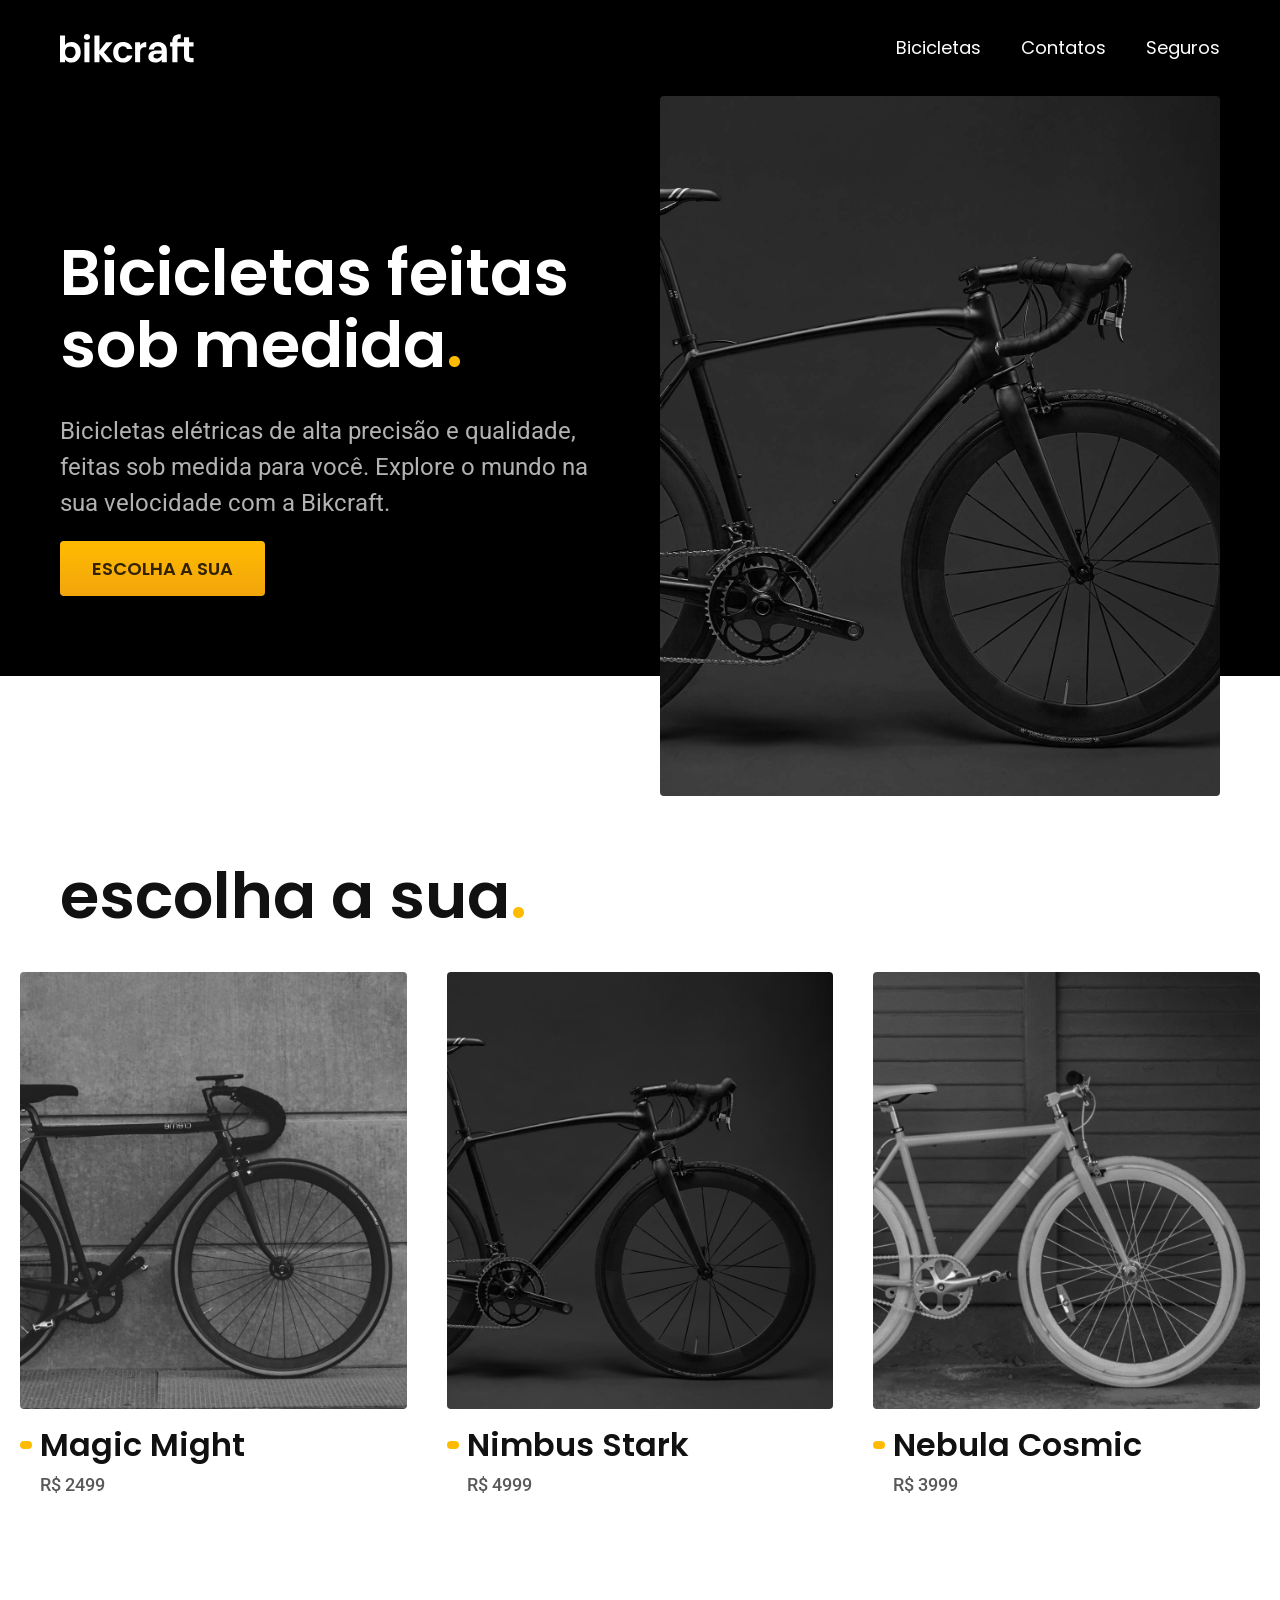
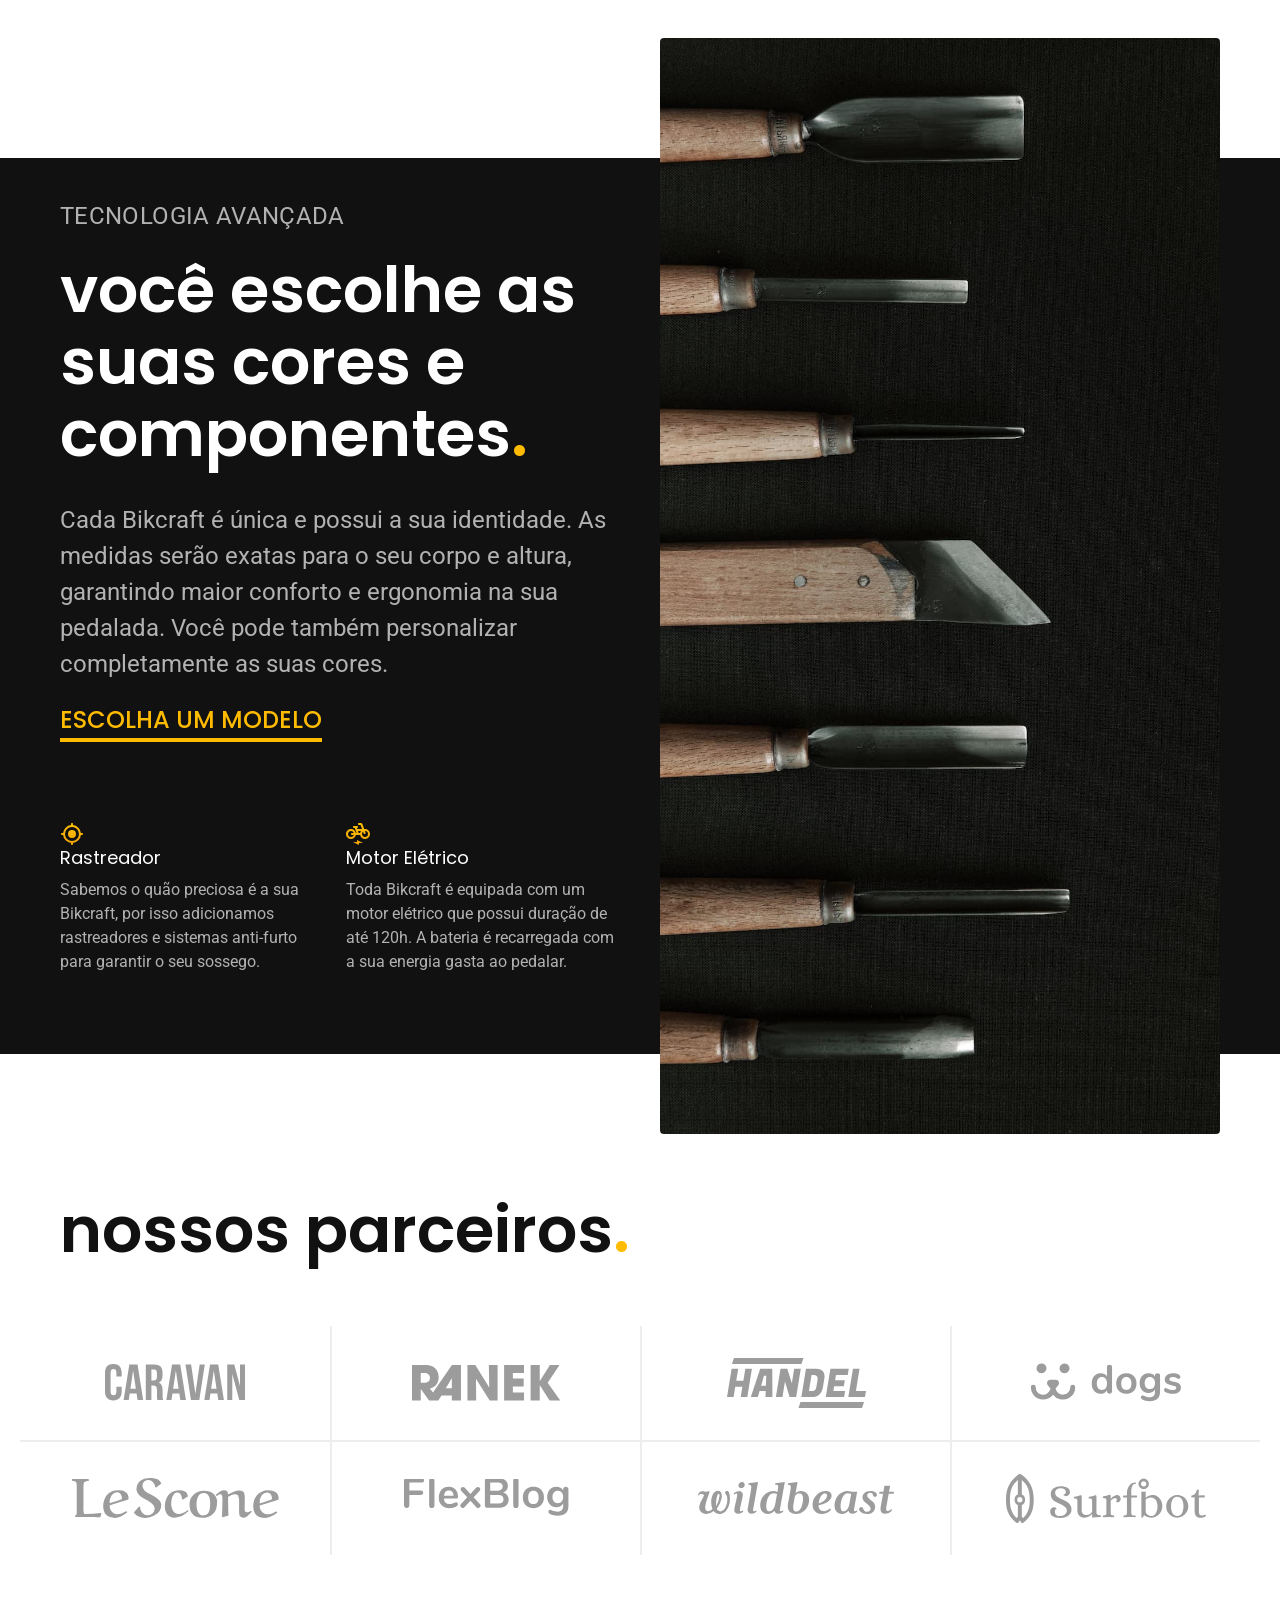
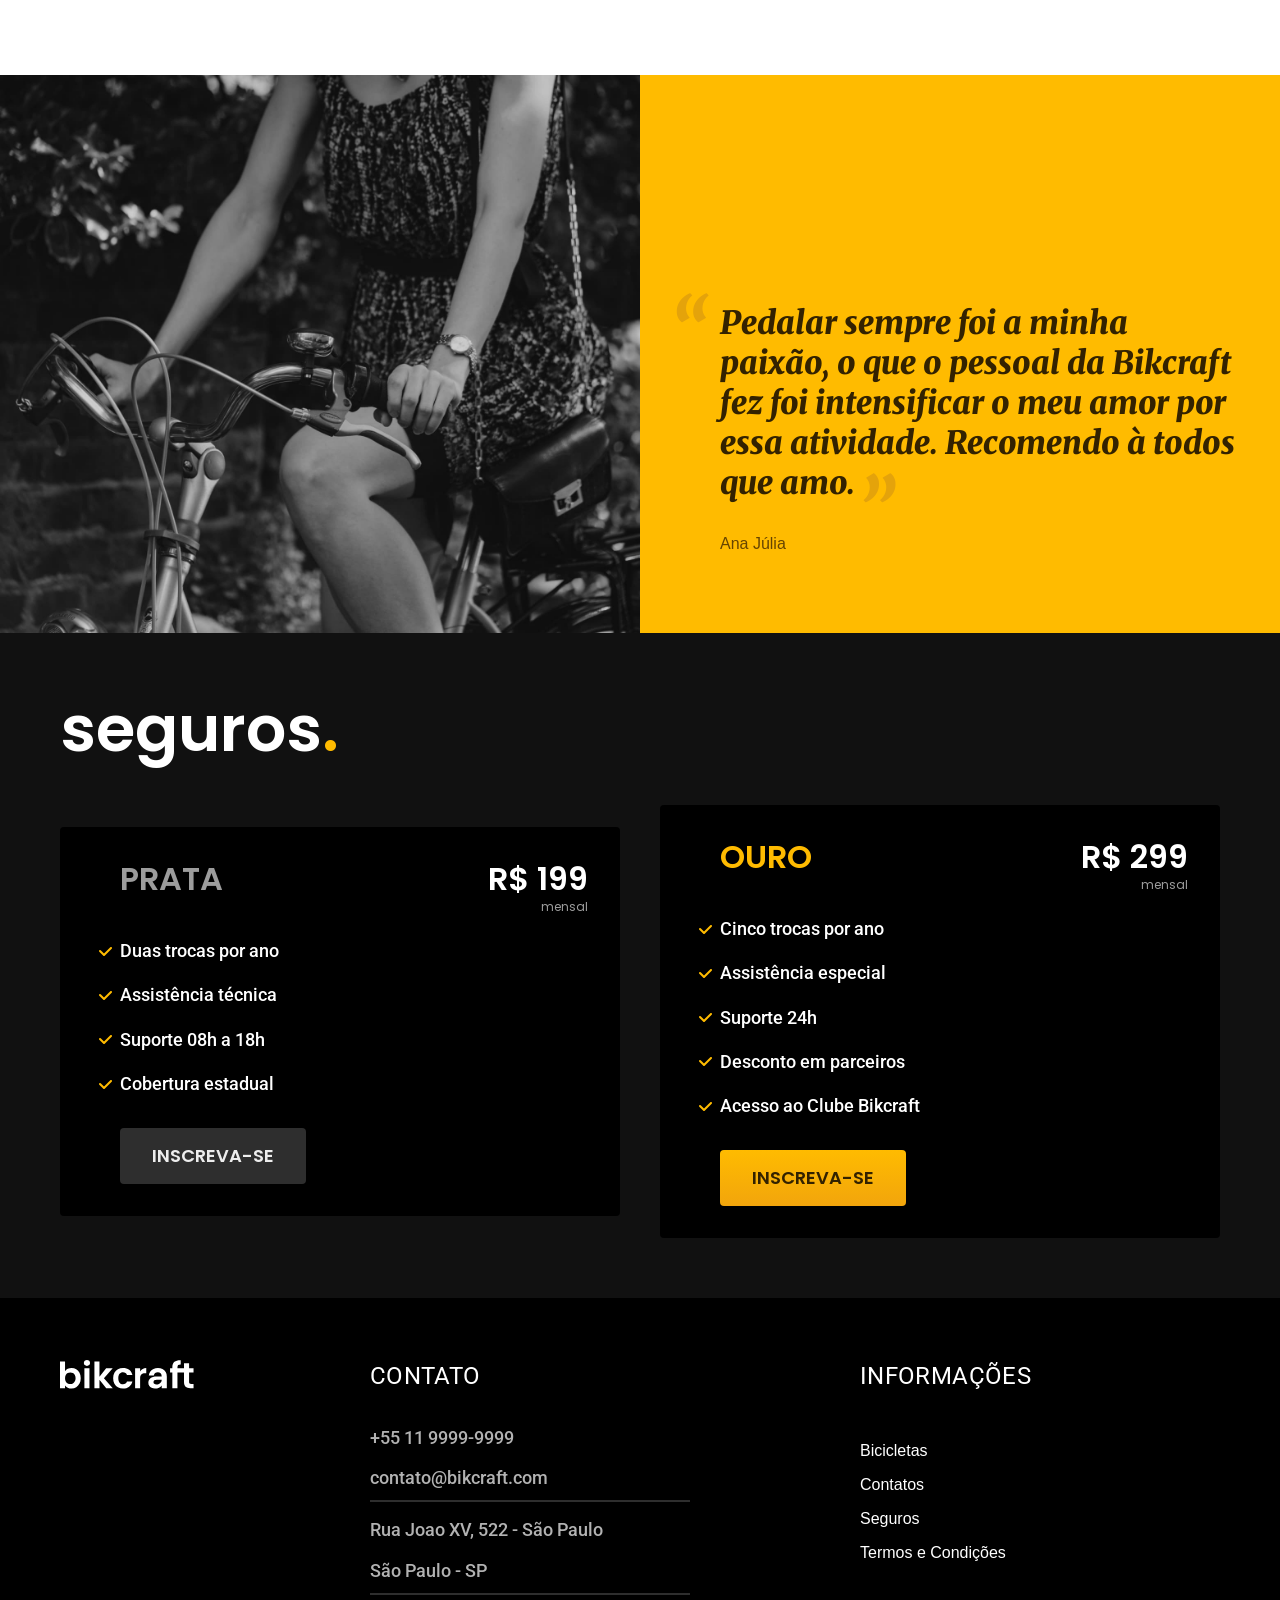
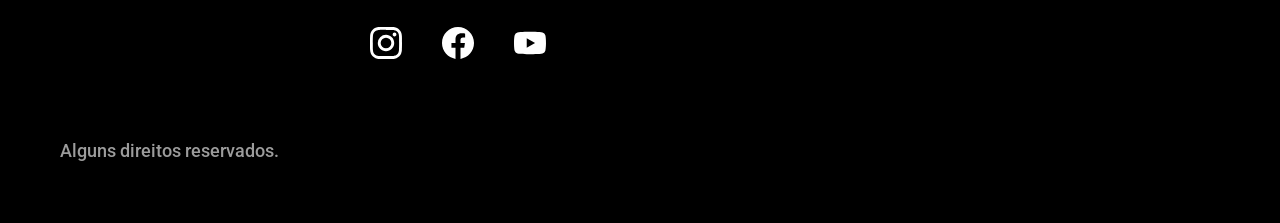
==== index.html @ 4025b30a "Adição de Nebula e Nimbus HTML" ====
<!DOCTYPE html>
<html lang="pt-br">
<head>
  <meta charset="UTF-8">
  <meta name="viewport" content="width=device-width, initial-scale=1.0">
  <meta name="description" content="Bicicletas elétricas de alta precisão e qualidade feitas sob medida para o cliente. Explore o mundo na sua velocidade com a Bikcraft.">
  <title>Bikcraft - Bicicletas Elétricas</title>
  <link rel="stylesheet" href="./css/style.css">
  <link rel="preconnect" href="https://fonts.googleapis.com">
  <link rel="preconnect" href="https://fonts.gstatic.com" crossorigin>
  <link href="https://fonts.googleapis.com/css2?family=Poppins:wght@400;600&family=Roboto:wght@400;500&display=swap&family=Merriweather:ital,wght@1,900" rel="stylesheet">
</head>
<body>
  <header class="header-bg">
    <div class="header container">
      <a href="./">
        <img src="./img/bikcraft.svg" alt="bikcraft">
      </a>

      <nav aria-label="primaria">
        <ul class="header-menu font-1-m cor-0">
          <li><a href="./bicicletas.html">Bicicletas</a></li>
          <li><a href="./contatos.html">Contatos</a></li>
          <li><a href="./seguros.html">Seguros</a></li>
        </ul>
      </nav>
    </div>
  </header>

  <main class="introducao-bg cor-0">
    <div class="introducao container">
      <div class="introducao-conteudo">
        <h1 class="font-1-xxl cor-0">Bicicletas feitas sob medida<span class="cor-p1">.</span></h1>
        <p class="font-2-l cor-5">Bicicletas elétricas de alta precisão e qualidade, feitas sob medida para você. Explore o mundo na sua velocidade com a Bikcraft.</p>
        <a class="botao" href="./bicicletas.html">Escolha a sua</a>
      </div>
      <div>
        <img src="./img/fotos/introducao.jpg" alt="Bicicleta elétrica preta.">
      </div>
    </div>
  </main>

  <article class="bicicletas-lista">
    <h2 class="container font-1-xxl">escolha a sua<span class="cor-p1">.</span></h2>

    <ul>
      <li>
        <a href="./bicicletas/magic.html">
          <img src="./img/bicicletas/magic-home.jpg" alt="Bicicleta preta">
          <h3 class="font-1-xl">Magic Might</h3>
          <span class="font-2-m cor-8">R$ 2499</span>
        </a>
      </li>
      <li>
        <a href="./bicicletas/nimbus.html">
          <img src="./img/bicicletas/nimbus-home.jpg" alt="Bicicleta preta">
          <h3 class="font-1-xl">Nimbus Stark</h3>
          <span class="font-2-m cor-8">R$ 4999</span>
        </a>
      </li>
      <li>
        <a href="./bicicletas/nebula.html">
          <img src="./img/bicicletas/nebula-home.jpg" alt="Bicicleta preta">
          <h3 class="font-1-xl">Nebula Cosmic</h3>
          <span class="font-2-m cor-8">R$ 3999</span>
        </a>
      </li>
    </ul>
  </article>

  <article class="tecnologia-bg">
    <div class="tecnologia container">
      <div class="tecnologia-conteudo">
        <span class="font-2-l-b cor-5">tecnologia avançada</span>
        <h2 class="font-1-xxl cor-0">você escolhe as suas cores e componentes<span class="cor-p1">.</span></h2>
        <p class="font-2-l cor-5">Cada Bikcraft é única e possui a sua identidade. As medidas serão exatas para o seu corpo e altura, garantindo maior conforto e ergonomia na sua pedalada. Você pode também personalizar completamente as suas cores.</p>
        <a class="link" href="./bicicletas.html">Escolha um modelo</a>
        <div class="tecnologia-vantagens">
          <div>
            <img src="./img/icones/rastreador.svg" alt="">
            <h3 class="font-1-m cor-0">Rastreador</h3>
            <p class="font-2-s cor-5">Sabemos o quão preciosa é a sua Bikcraft, por isso adicionamos rastreadores e sistemas anti-furto para garantir o seu sossego.</p>
          </div>
          <div>
            <img src="./img/icones/eletrica.svg" alt="">
            <h3 class="font-1-m cor-0">Motor Elétrico</h3>
            <p class="font-2-s cor-5">Toda Bikcraft é equipada com um motor elétrico que possui duração de até 120h. A bateria é recarregada com a sua energia gasta ao pedalar.</p>
          </div>
        </div>
      </div>
      <div class="tecnologia-imagem">
        <img src="./img/fotos/tecnologia.jpg" alt="">
      </div>
    </div>
  </article>

  <section class="parceiros" aria-label="Nossos Parceiros">
    <h2 class="container font-1-xxl">nossos parceiros<span class="cor-p1">.</span></h2>

    <ul>
      <li><img src="./img/parceiros/caravan.svg" alt="caravan"></li>
      <li><img src="./img/parceiros/ranek.svg" alt="ranek"></li>
      <li><img src="./img/parceiros/handel.svg" alt="handel"></li>
      <li><img src="./img/parceiros/dogs.svg" alt="dogs"></li>
      <li><img src="./img/parceiros/lescone.svg" alt="lescone"></li>
      <li><img src="./img/parceiros/flexblog.svg" alt="flexblog"></li>
      <li><img src="./img/parceiros/wildbeast.svg" alt="wildbeast"></li>
      <li><img src="./img/parceiros/surfbot.svg" alt="surfbot"></li>
    </ul>
  </section>

  <section class="depoimento" aria-label="Depoimento">
    <div>
      <img src="./img/fotos/depoimento.jpg" alt="Pessoa pedalando uma bicicleta bikcraft">
    </div>
    <div class="depoimento-conteudo">
      <blockquote class="font-1-xl cor-p5">
        <p>Pedalar sempre foi a minha paixão, o que o pessoal da Bikcraft fez foi intensificar o meu amor por essa atividade. Recomendo à todos que amo.</p>
      </blockquote>
      <span class="font-1-mb cor-p4">Ana Júlia</span>
    </div>
  </section>

  <article class="seguros-bg">
    <div class="seguros container">
      <h2 class="font-1-xxl cor-0">seguros<span class="cor-p1">.</span></h2>
      <div class="seguros-item">
        <h3 class="font-1-xl cor-6">PRATA</h3>
        <span class="font-1-xl cor-0">R$ 199 <span class="font-1-xs cor-6">mensal</span></span>
        <ul class="font-2-m cor-0">
          <li>Duas trocas por ano</li>
          <li>Assistência técnica</li>
          <li>Suporte 08h a 18h</li>
          <li>Cobertura estadual</li>
        </ul>
        <a class="botao secundario" href="./orcamento.html">Inscreva-se</a>
      </div>

      <div class="seguros-item">
        <h3 class="font-1-xl cor-p1">OURO</h3>
        <span class="font-1-xl cor-0">R$ 299 <span class="font-1-xs cor-6">mensal</span></span>
        <ul class="font-2-m cor-0">
          <li>Cinco trocas por ano</li>
          <li>Assistência especial</li>
          <li>Suporte 24h</li>
          <li>Desconto em parceiros</li>
          <li>Acesso ao Clube Bikcraft</li>
        </ul>
        <a class="botao" href="./orcamento.html">Inscreva-se</a>
      </div>
    </div>
  </article>
  <footer class="footer-bg">
    <div class="footer container">
      <img id="footer-logo" src="./img/bikcraft.svg" alt="Bikcraft">

      <div class="footer-contato">
        <h3 class="font-2-l-b cor-0">Contato</h3>
        <ul class="font-2-m cor-5">
          <li><a href="tel:+551199999999">+55 11 9999-9999</a></li>
          <li><a href="mailto:contato@bikcraft.com">contato@bikcraft.com</a></li>
          <li>Rua Joao XV, 522 - São Paulo</li>
          <li>São Paulo - SP</li>
        </ul>

        <div class="footer-redes">
          <a href="./">
            <img src="./img/redes/instagram.svg" alt="instagram">
          </a>
          <a href="./">
            <img src="./img/redes/facebook.svg" alt="facebook">
          </a>
          <a href="./">
            <img src="./img/redes/youtube.svg" alt="youtube">
          </a>
        </div>
      </div>
      <div class="footer-informacoes cor-0">
        <h3 class="font-2-l-b cor-0">Informações</h3>
        <nav>
          <ul>
            <li><a href="./bicicletas.html">Bicicletas</a></li>              <li><a href="./contatos.html">Contatos</a></li>
            <li><a href="./seguros.html">Seguros</a></li>
            <li><a href="./termos.html">Termos e Condições</a></li>
          </ul>
        </nav>
      </div>
      <p class="footer-copy font-2-m cor-6">Alguns direitos reservados.</p>
    </div>
  </footer>
</body>
</html>
---- css/style.css ----
/* Componentes globais */
@import "./global/global.css";
@import "./global/header.css";
@import "./home/introducao.css";
@import "./global/footer.css";



/* Estilos gerais */
@import "./utilidades/componentes.css";
@import "./utilidades/tipografia.css";
@import "./utilidades/cores.css";


/* Bicicleta */
@import "./bicicleta/bicicleta.css";
@import "./bicicleta/seguro.css";


/* Bicicletas */
@import "./bicicletas/bicicletas.css";
@import "./bicicletas/bicicletas-lista.css";

/* Tecnologia */
@import "./home/tecnologia.css";

/* Parceiros */

@import "./home/parceiros.css";

/* Depoimento */
@import "./home/depoimento.css";

/* Seguros */
@import "./seguros/seguros.css";
@import "./seguros/vantagens.css";
@import "./seguros/perguntas.css";


/* Termos */
@import "./termos/termos.css";
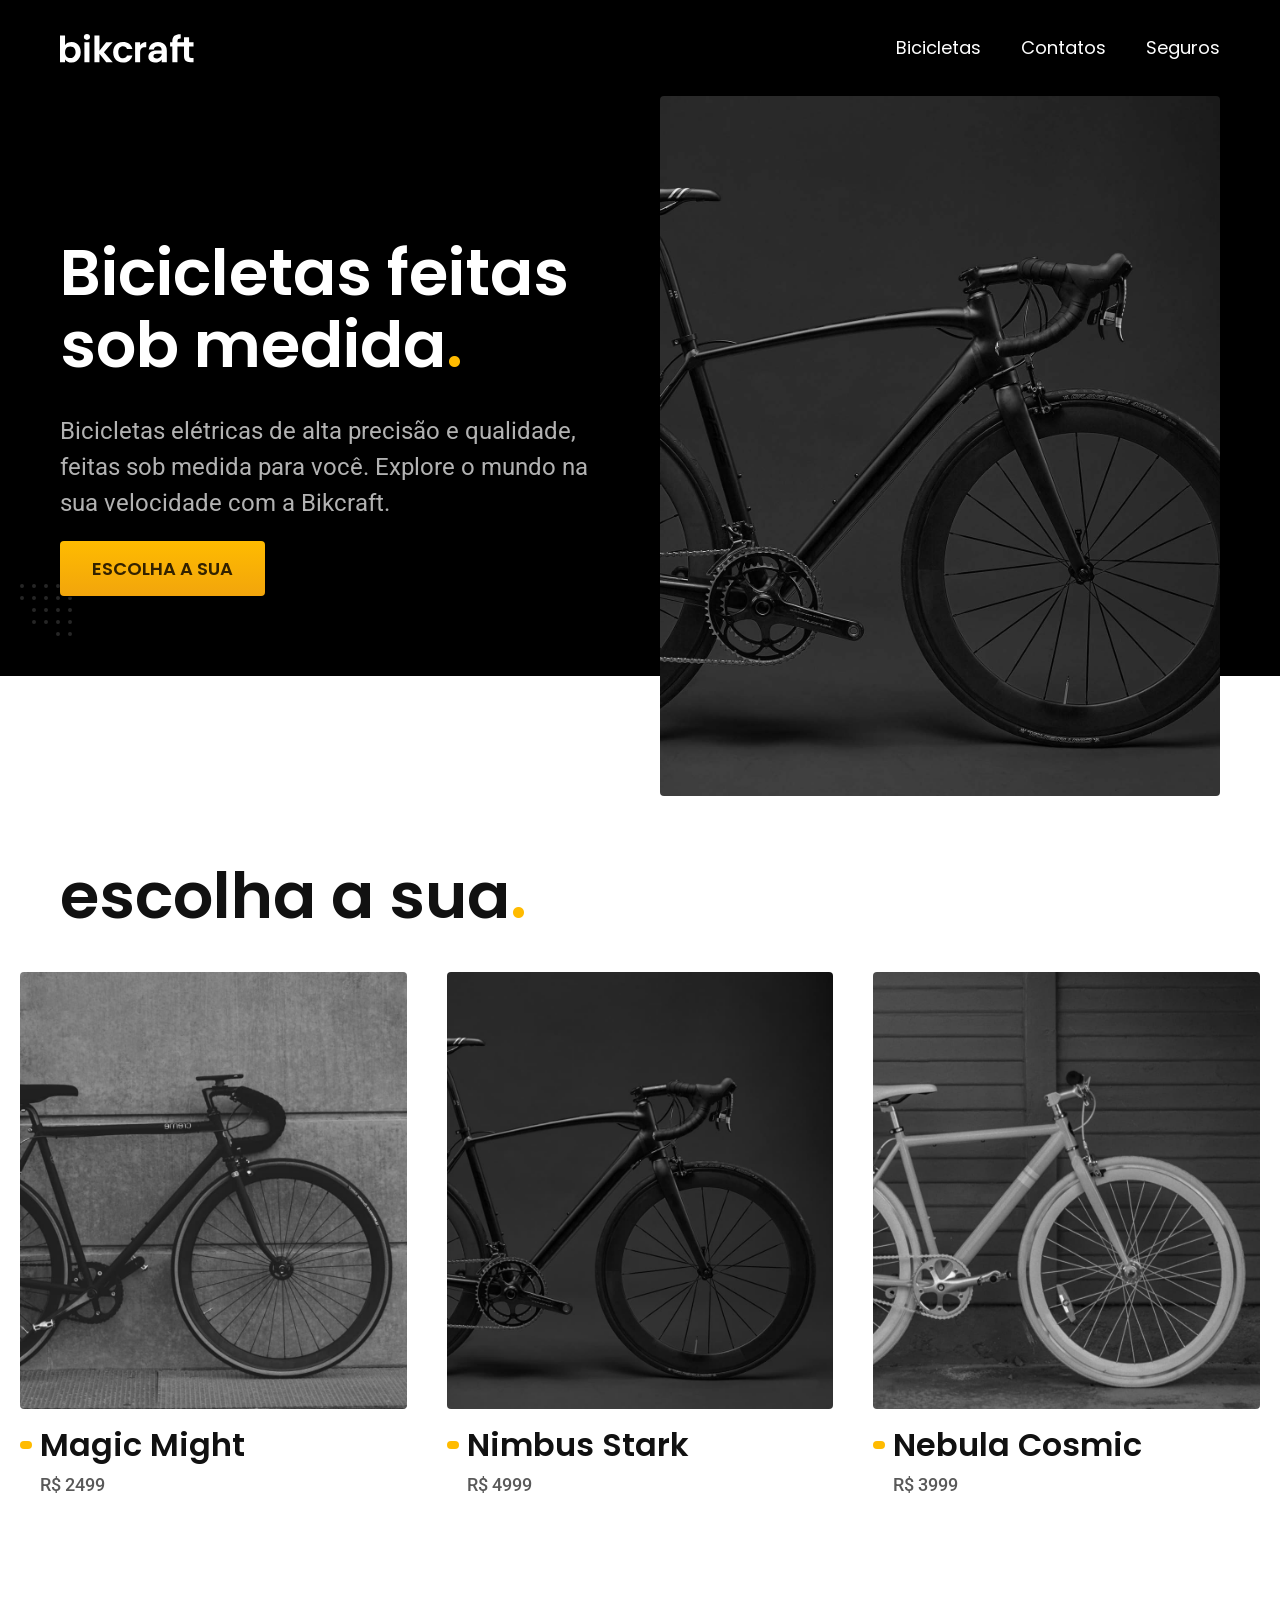
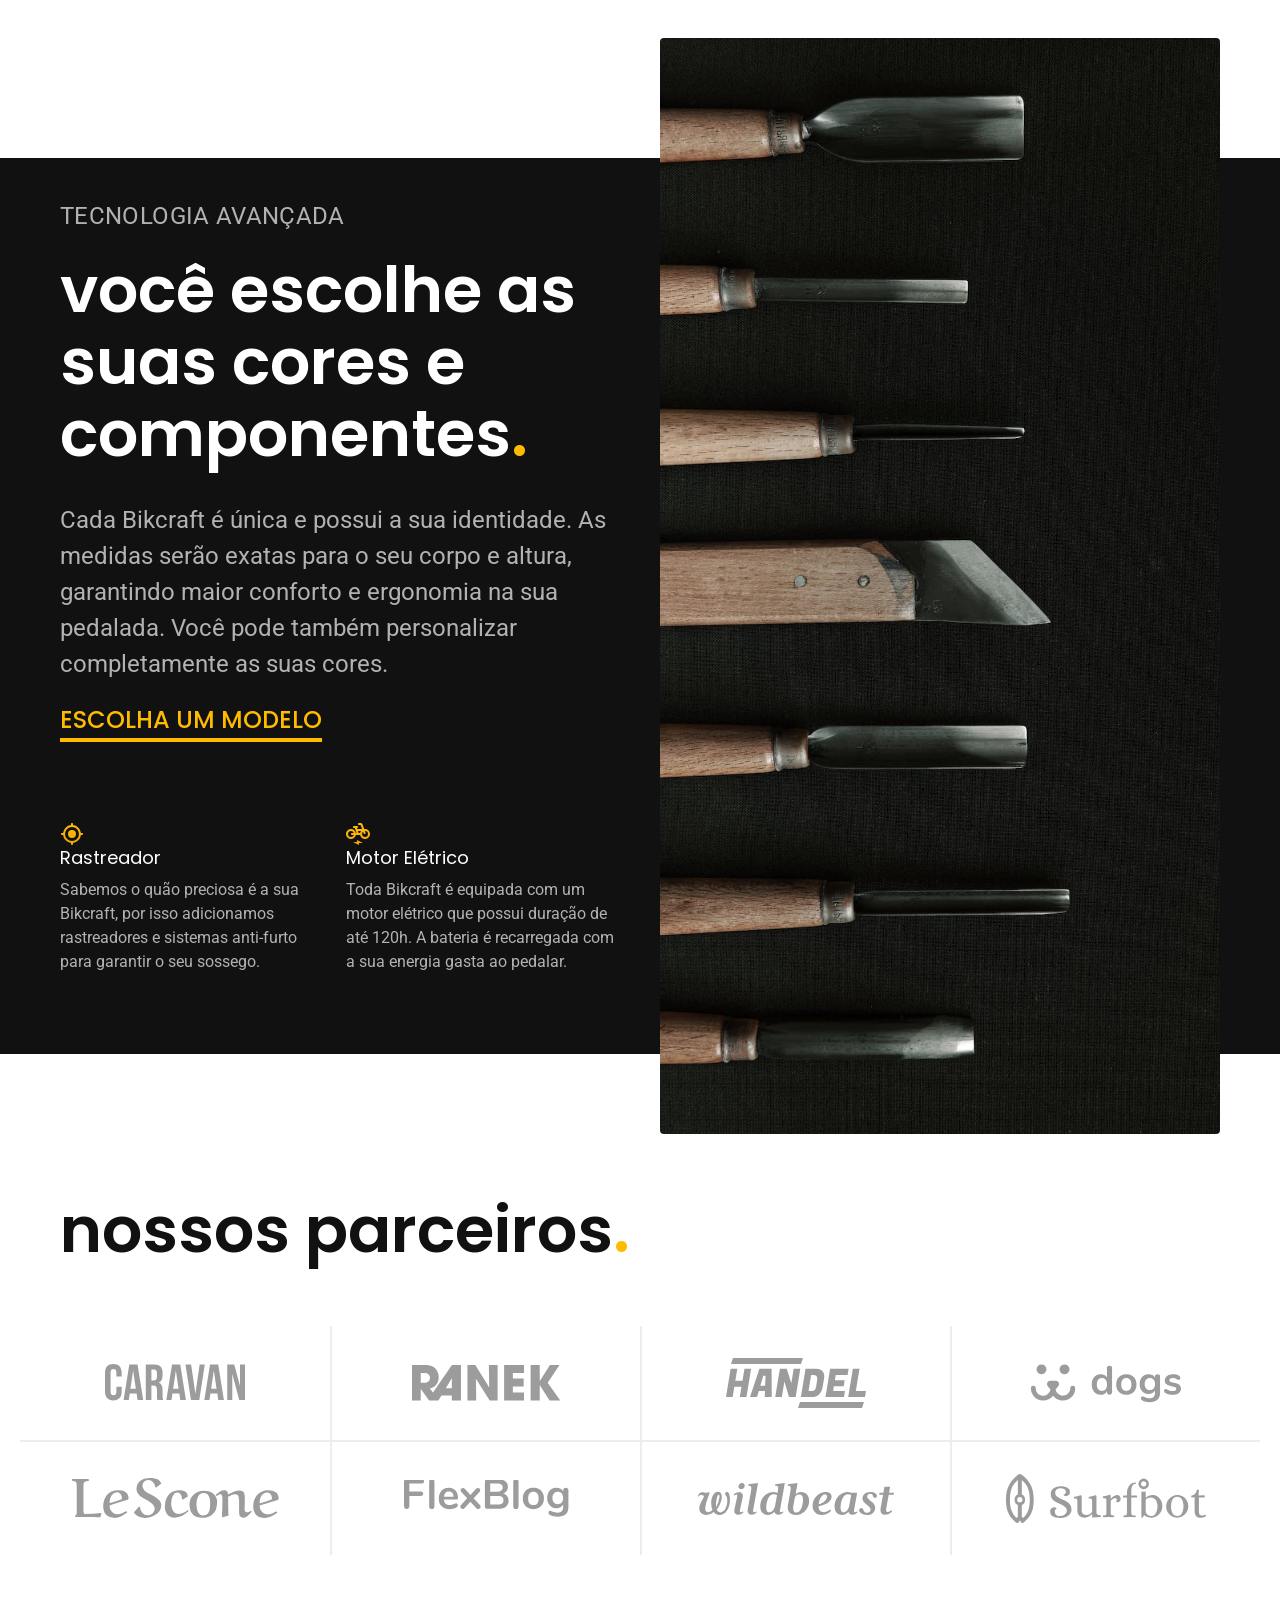
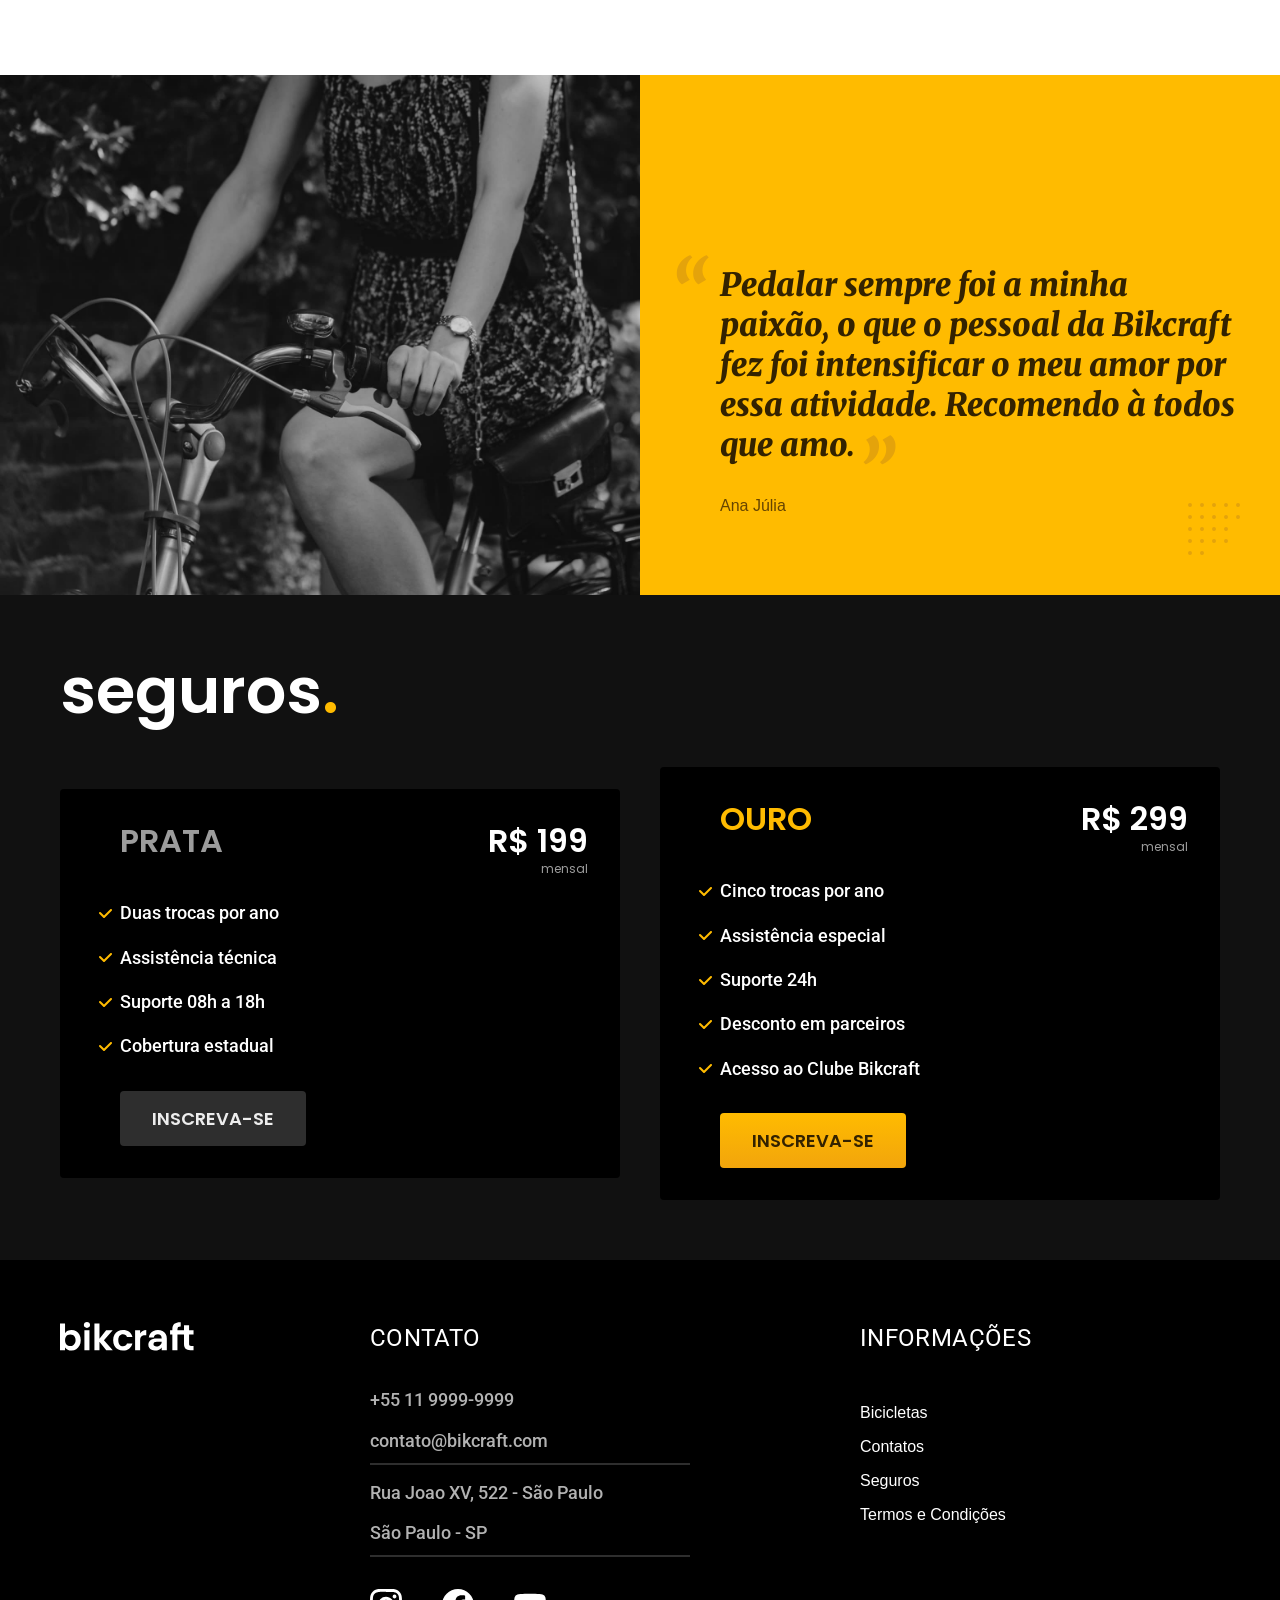
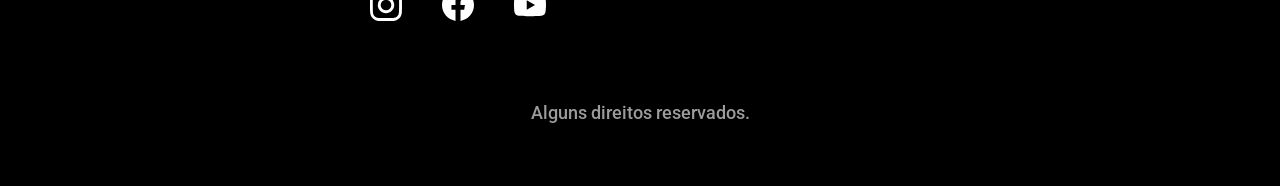
==== commit e348014d: "Ajustes gerais de design" ====
--- a/index.html
+++ b/index.html
@@ -1,26 +1,29 @@
 <!DOCTYPE html>
 <html lang="pt-br">
+
 <head>
   <meta charset="UTF-8">
   <meta name="viewport" content="width=device-width, initial-scale=1.0">
+  <title>Bikcraft - Bicicletas Elétricas</title>
   <meta name="description" content="Bicicletas elétricas de alta precisão e qualidade feitas sob medida para o cliente. Explore o mundo na sua velocidade com a Bikcraft.">
-  <title>Bikcraft - Bicicletas Elétricas</title>
+  <link rel="preload" href="./css/style.css" as="style">
   <link rel="stylesheet" href="./css/style.css">
   <link rel="preconnect" href="https://fonts.googleapis.com">
   <link rel="preconnect" href="https://fonts.gstatic.com" crossorigin>
   <link href="https://fonts.googleapis.com/css2?family=Poppins:wght@400;600&family=Roboto:wght@400;500&display=swap&family=Merriweather:ital,wght@1,900" rel="stylesheet">
 </head>
+
 <body>
   <header class="header-bg">
     <div class="header container">
       <a href="./">
-        <img src="./img/bikcraft.svg" alt="bikcraft">
+        <img src="./img/bikcraft.svg" width="136" height="32" alt="bikcraft">
       </a>
 
       <nav aria-label="primaria">
         <ul class="header-menu font-1-m cor-0">
           <li><a href="./bicicletas.html">Bicicletas</a></li>
-          <li><a href="./contatos.html">Contatos</a></li>
+          <li><a href="./contato.html">Contatos</a></li>
           <li><a href="./seguros.html">Seguros</a></li>
         </ul>
       </nav>
@@ -34,9 +37,10 @@
         <p class="font-2-l cor-5">Bicicletas elétricas de alta precisão e qualidade, feitas sob medida para você. Explore o mundo na sua velocidade com a Bikcraft.</p>
         <a class="botao" href="./bicicletas.html">Escolha a sua</a>
       </div>
-      <div>
-        <img src="./img/fotos/introducao.jpg" alt="Bicicleta elétrica preta.">
-      </div>
+      <picture>
+        <source media="(max-width: 800px)" srcset="./img/bicicletas/nimbus.jpg">
+        <img src="./img/fotos/introducao.jpg" width="1280" height="1600" alt="Bicicleta elétrica preta.">
+      </picture>
     </div>
   </main>
 
@@ -46,21 +50,21 @@
     <ul>
       <li>
         <a href="./bicicletas/magic.html">
-          <img src="./img/bicicletas/magic-home.jpg" alt="Bicicleta preta">
+          <img src="./img/bicicletas/magic-home.jpg" width="920" height="1040" alt="Bicicleta preta">
           <h3 class="font-1-xl">Magic Might</h3>
           <span class="font-2-m cor-8">R$ 2499</span>
         </a>
       </li>
       <li>
         <a href="./bicicletas/nimbus.html">
-          <img src="./img/bicicletas/nimbus-home.jpg" alt="Bicicleta preta">
+          <img src="./img/bicicletas/nimbus-home.jpg" width="920" height="1040" alt="Bicicleta preta">
           <h3 class="font-1-xl">Nimbus Stark</h3>
           <span class="font-2-m cor-8">R$ 4999</span>
         </a>
       </li>
       <li>
         <a href="./bicicletas/nebula.html">
-          <img src="./img/bicicletas/nebula-home.jpg" alt="Bicicleta preta">
+          <img src="./img/bicicletas/nebula-home.jpg" width="920" height="1040" alt="Bicicleta preta">
           <h3 class="font-1-xl">Nebula Cosmic</h3>
           <span class="font-2-m cor-8">R$ 3999</span>
         </a>
@@ -77,19 +81,19 @@
         <a class="link" href="./bicicletas.html">Escolha um modelo</a>
         <div class="tecnologia-vantagens">
           <div>
-            <img src="./img/icones/rastreador.svg" alt="">
+            <img src="./img/icones/rastreador.svg" width="24" height="24" alt="">
             <h3 class="font-1-m cor-0">Rastreador</h3>
             <p class="font-2-s cor-5">Sabemos o quão preciosa é a sua Bikcraft, por isso adicionamos rastreadores e sistemas anti-furto para garantir o seu sossego.</p>
           </div>
           <div>
-            <img src="./img/icones/eletrica.svg" alt="">
+            <img src="./img/icones/eletrica.svg" width="24" height="24" alt="">
             <h3 class="font-1-m cor-0">Motor Elétrico</h3>
             <p class="font-2-s cor-5">Toda Bikcraft é equipada com um motor elétrico que possui duração de até 120h. A bateria é recarregada com a sua energia gasta ao pedalar.</p>
           </div>
         </div>
       </div>
       <div class="tecnologia-imagem">
-        <img src="./img/fotos/tecnologia.jpg" alt="">
+        <img src="./img/fotos/tecnologia.jpg" width="1200" height="1920" alt="">
       </div>
     </div>
   </article>
@@ -98,20 +102,20 @@
     <h2 class="container font-1-xxl">nossos parceiros<span class="cor-p1">.</span></h2>
 
     <ul>
-      <li><img src="./img/parceiros/caravan.svg" alt="caravan"></li>
-      <li><img src="./img/parceiros/ranek.svg" alt="ranek"></li>
-      <li><img src="./img/parceiros/handel.svg" alt="handel"></li>
-      <li><img src="./img/parceiros/dogs.svg" alt="dogs"></li>
-      <li><img src="./img/parceiros/lescone.svg" alt="lescone"></li>
-      <li><img src="./img/parceiros/flexblog.svg" alt="flexblog"></li>
-      <li><img src="./img/parceiros/wildbeast.svg" alt="wildbeast"></li>
-      <li><img src="./img/parceiros/surfbot.svg" alt="surfbot"></li>
+      <li><img src="./img/parceiros/caravan.svg" width="140" height="38" alt="caravan"></li>
+      <li><img src="./img/parceiros/ranek.svg" width="149" height="36" alt="ranek"></li>
+      <li><img src="./img/parceiros/handel.svg" width="140" height="50" alt="handel"></li>
+      <li><img src="./img/parceiros/dogs.svg" width="152" height="39" alt="dogs"></li>
+      <li><img src="./img/parceiros/lescone.svg" width="208" height="41" alt="lescone"></li>
+      <li><img src="./img/parceiros/flexblog.svg" width="165" height="38" alt="flexblog"></li>
+      <li><img src="./img/parceiros/wildbeast.svg" width="196" height="34" alt="wildbeast"></li>
+      <li><img src="./img/parceiros/surfbot.svg" width="200" height="49" alt="surfbot"></li>
     </ul>
   </section>
 
   <section class="depoimento" aria-label="Depoimento">
     <div>
-      <img src="./img/fotos/depoimento.jpg" alt="Pessoa pedalando uma bicicleta bikcraft">
+      <img src="./img/fotos/depoimento.jpg" width="1560" height="1360" alt="Pessoa pedalando uma bicicleta bikcraft">
     </div>
     <div class="depoimento-conteudo">
       <blockquote class="font-1-xl cor-p5">
@@ -152,7 +156,7 @@
   </article>
   <footer class="footer-bg">
     <div class="footer container">
-      <img id="footer-logo" src="./img/bikcraft.svg" alt="Bikcraft">
+      <img id="footer-logo" src="./img/bikcraft.svg" width="136" height="32" alt="Bikcraft">
 
       <div class="footer-contato">
         <h3 class="font-2-l-b cor-0">Contato</h3>
@@ -165,13 +169,13 @@
 
         <div class="footer-redes">
           <a href="./">
-            <img src="./img/redes/instagram.svg" alt="instagram">
+            <img src="./img/redes/instagram.svg" width="32" height="32" alt="instagram">
           </a>
           <a href="./">
-            <img src="./img/redes/facebook.svg" alt="facebook">
+            <img src="./img/redes/facebook.svg" width="32" height="32" alt="facebook">
           </a>
           <a href="./">
-            <img src="./img/redes/youtube.svg" alt="youtube">
+            <img src="./img/redes/youtube.svg" width="32" height="32" alt="youtube">
           </a>
         </div>
       </div>
@@ -179,7 +183,8 @@
         <h3 class="font-2-l-b cor-0">Informações</h3>
         <nav>
           <ul>
-            <li><a href="./bicicletas.html">Bicicletas</a></li>              <li><a href="./contatos.html">Contatos</a></li>
+            <li><a href="./bicicletas.html">Bicicletas</a></li>
+            <li><a href="./contatos.html">Contatos</a></li>
             <li><a href="./seguros.html">Seguros</a></li>
             <li><a href="./termos.html">Termos e Condições</a></li>
           </ul>
@@ -189,4 +194,5 @@
     </div>
   </footer>
 </body>
+
 </html>
--- a/css/style.css
+++ b/css/style.css
@@ -10,6 +10,7 @@
 @import "./utilidades/componentes.css";
 @import "./utilidades/tipografia.css";
 @import "./utilidades/cores.css";
+@import "./utilidades/formulario.css";
 
 
 /* Bicicleta */
@@ -36,6 +37,12 @@
 @import "./seguros/vantagens.css";
 @import "./seguros/perguntas.css";
 
+/* Contato */
+@import "./contato/contato.css";
+@import "./contato/lojas.css";
+
+/* Orcamento */
+@import "./orcamento/orcamento.css";
 
 /* Termos */
 @import "./termos/termos.css";
--- a/css/style.css
+++ b/css/style.css
@@ -10,6 +10,7 @@
 @import "./utilidades/componentes.css";
 @import "./utilidades/tipografia.css";
 @import "./utilidades/cores.css";
+@import "./utilidades/formulario.css";
 
 
 /* Bicicleta */
@@ -36,6 +37,12 @@
 @import "./seguros/vantagens.css";
 @import "./seguros/perguntas.css";
 
+/* Contato */
+@import "./contato/contato.css";
+@import "./contato/lojas.css";
+
+/* Orcamento */
+@import "./orcamento/orcamento.css";
 
 /* Termos */
 @import "./termos/termos.css";
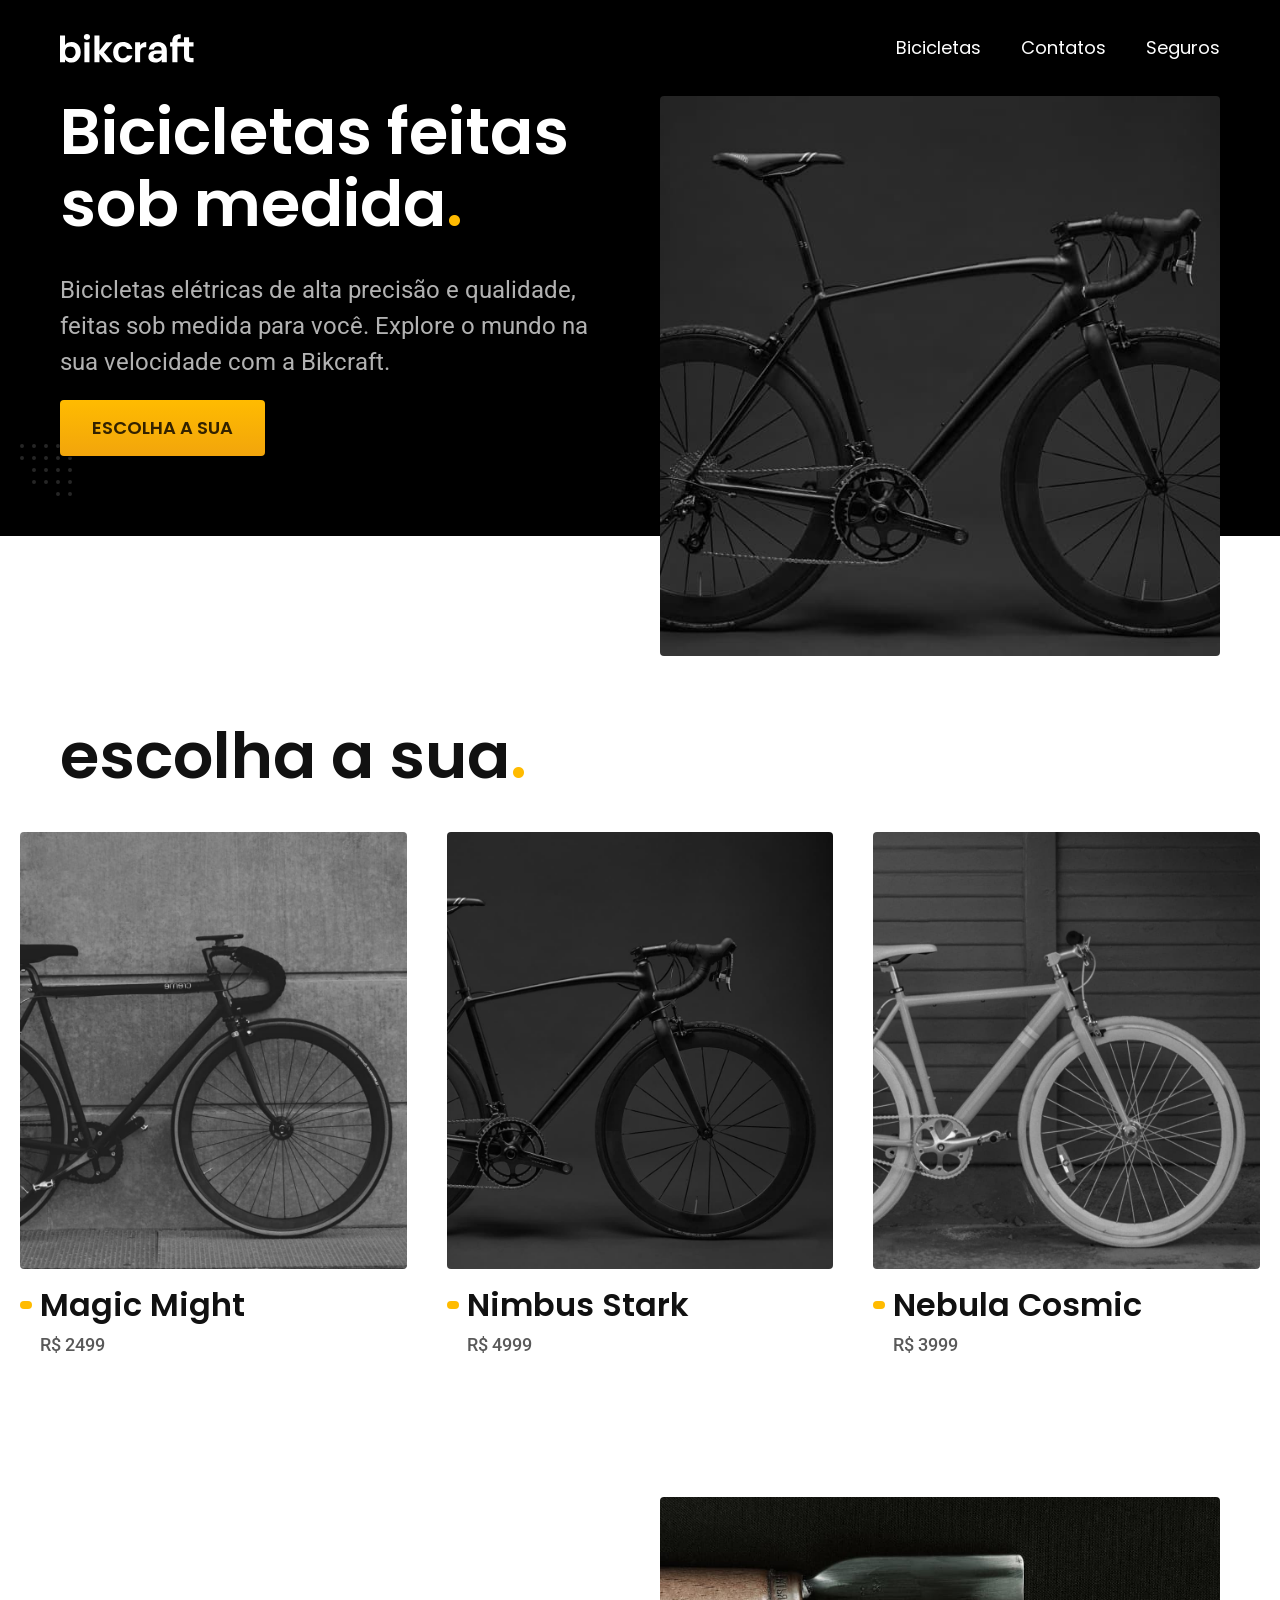
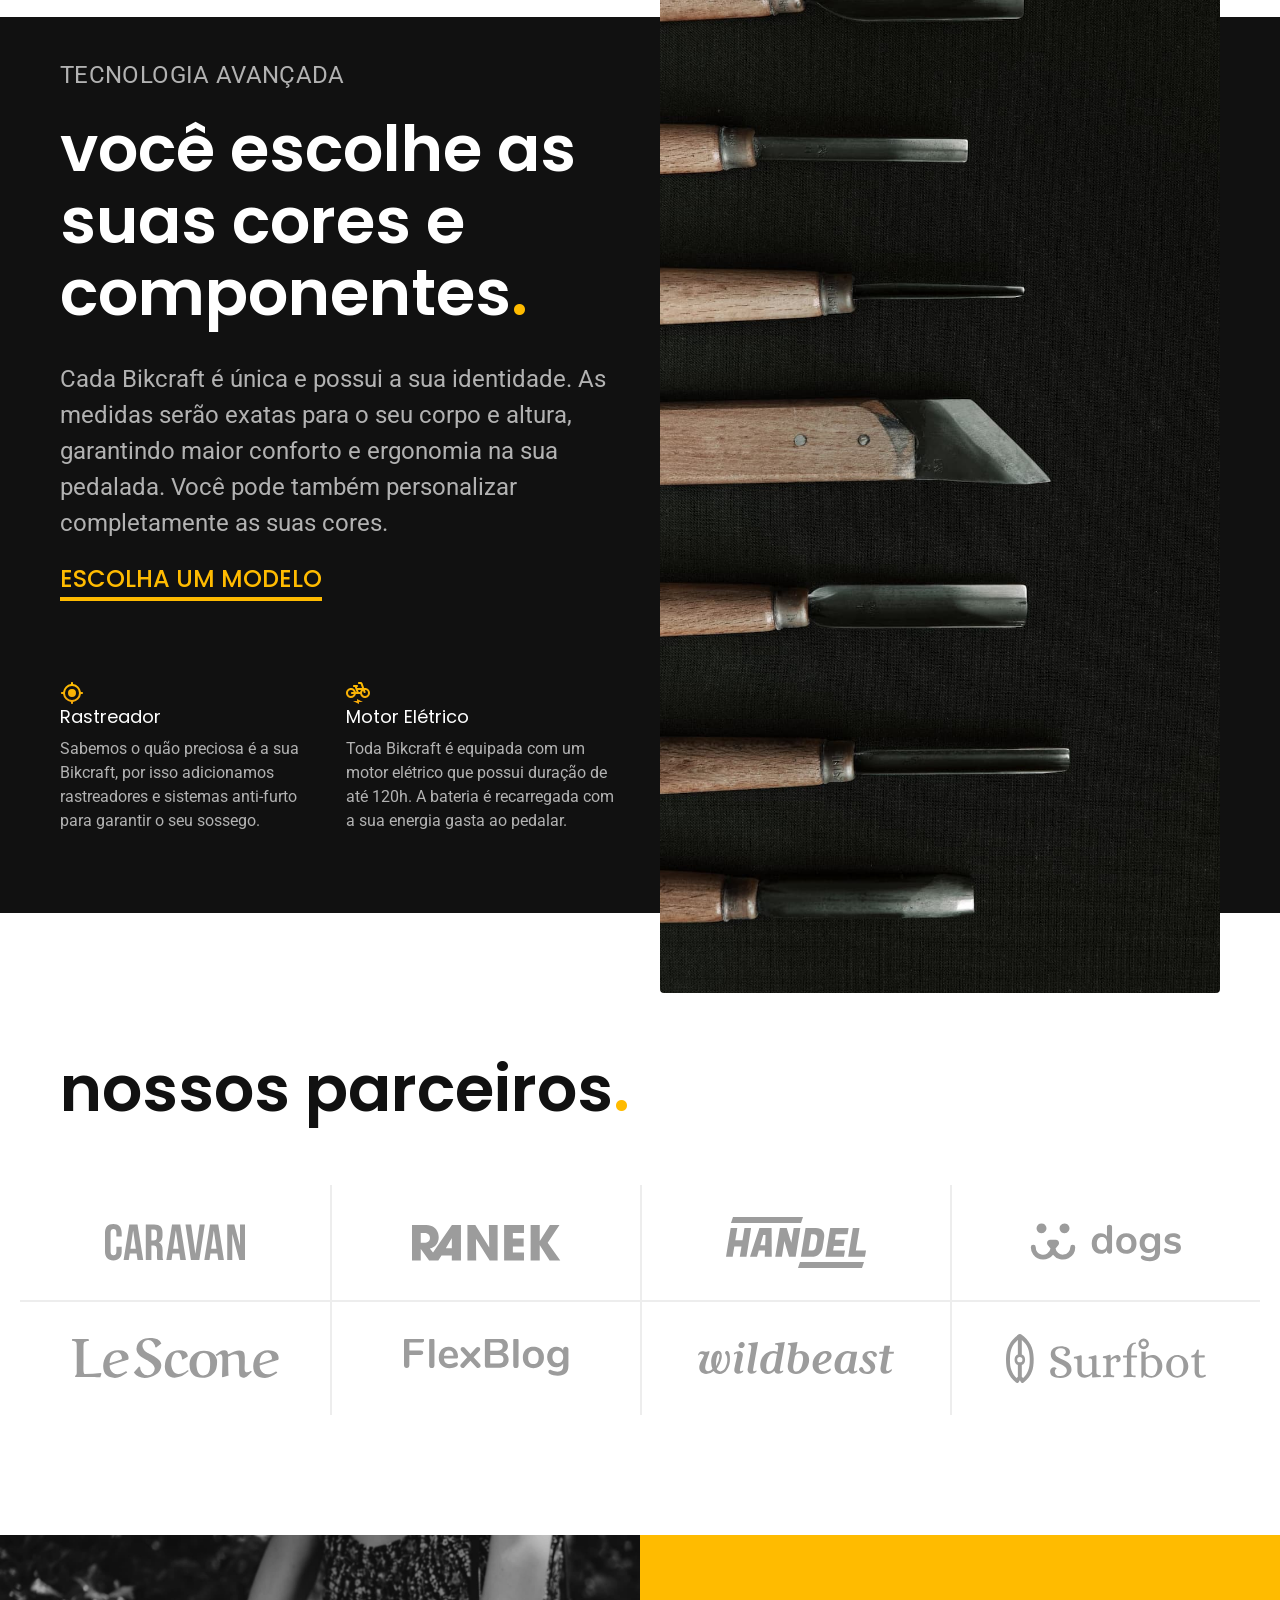
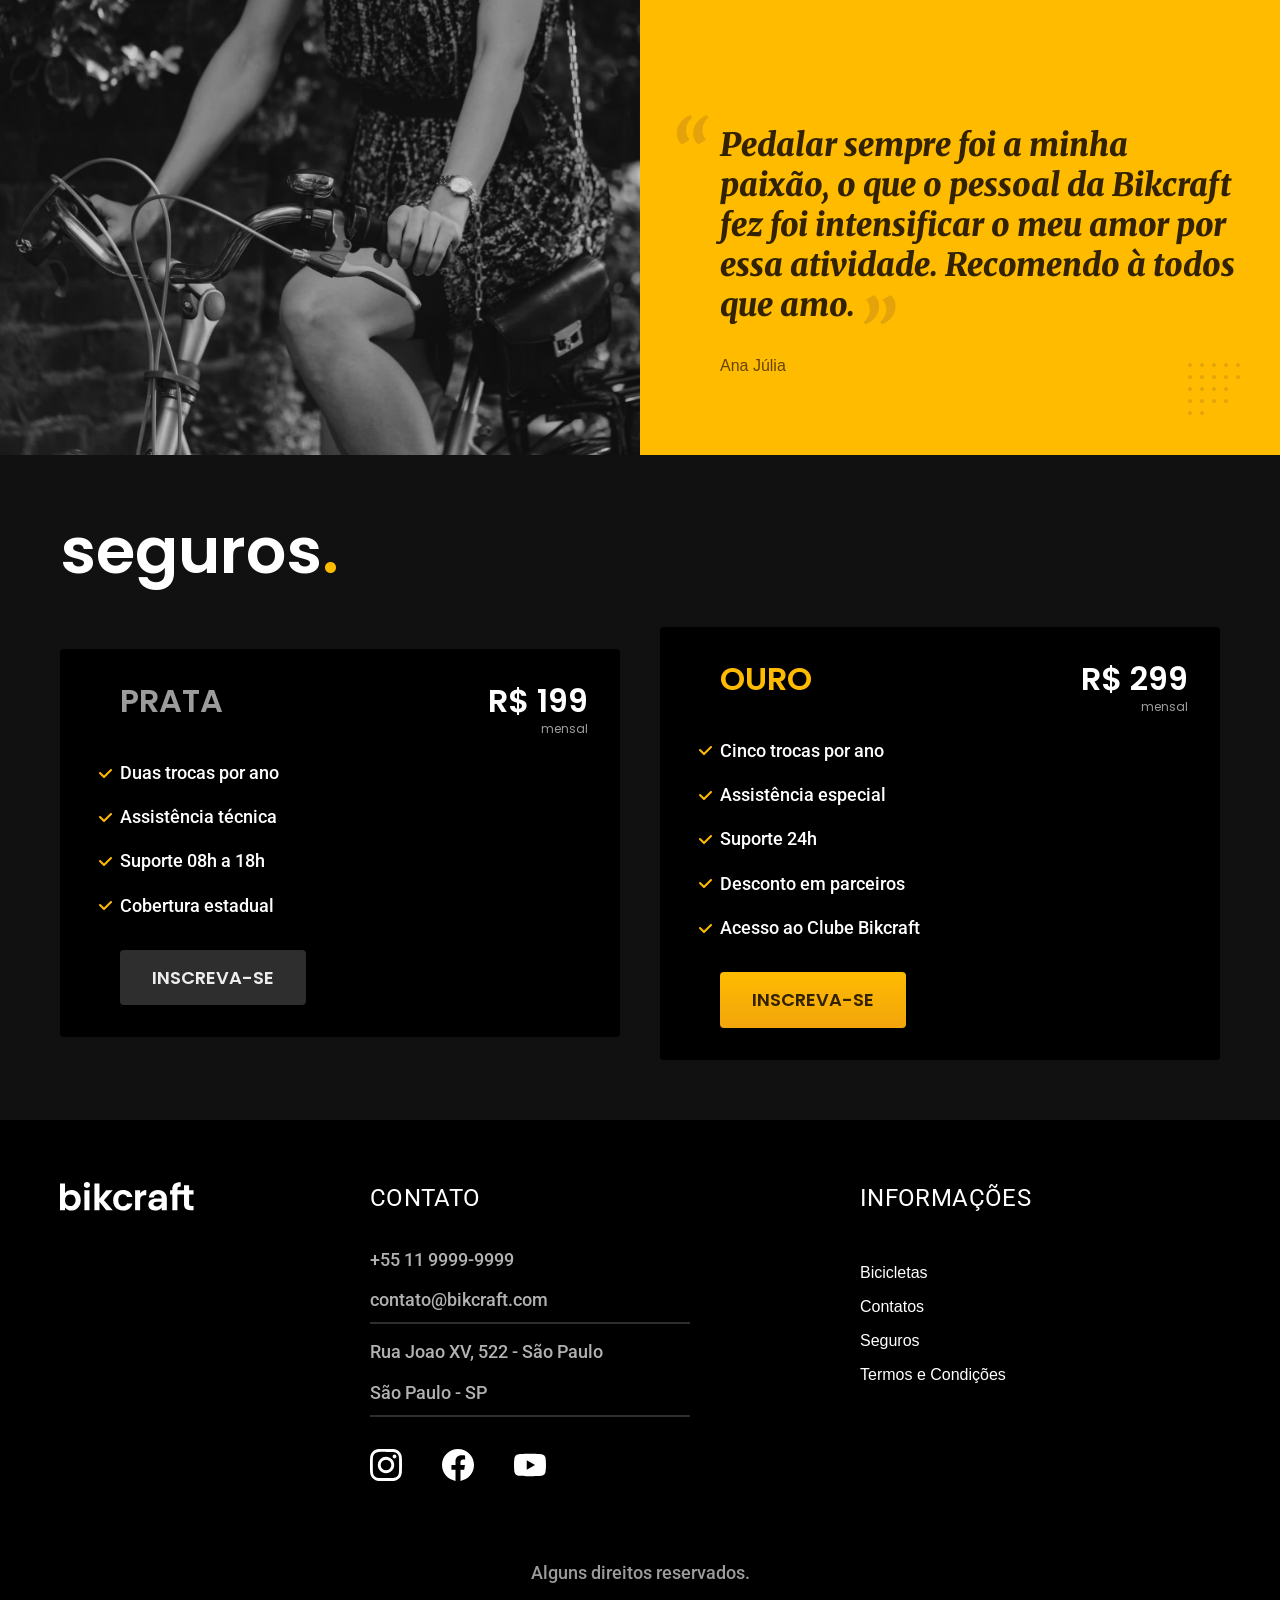
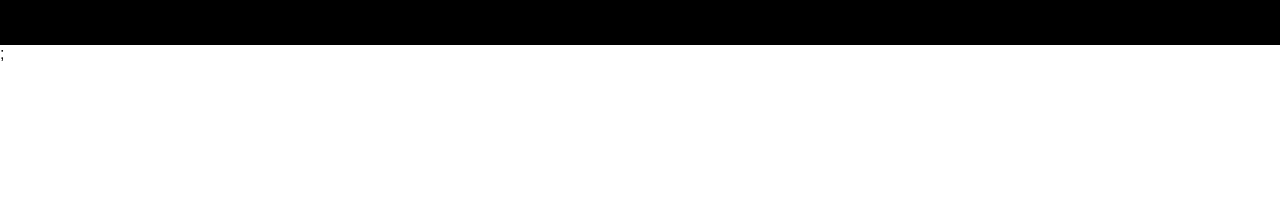
==== commit f3f14340: "Plugin de animação de elementos" ====
--- a/index.html
+++ b/index.html
@@ -33,11 +33,11 @@
   <main class="introducao-bg cor-0">
     <div class="introducao container">
       <div class="introducao-conteudo">
-        <h1 class="font-1-xxl cor-0">Bicicletas feitas sob medida<span class="cor-p1">.</span></h1>
-        <p class="font-2-l cor-5">Bicicletas elétricas de alta precisão e qualidade, feitas sob medida para você. Explore o mundo na sua velocidade com a Bikcraft.</p>
-        <a class="botao" href="./bicicletas.html">Escolha a sua</a>
-      </div>
-      <picture>
+        <h1 class="font-1-xxl cor-0 fadeInLeft" data-anime="200">Bicicletas feitas sob medida<span class="cor-p1">.</span></h1>
+        <p class="font-2-l cor-5 fadeInLeft" data-anime="400">Bicicletas elétricas de alta precisão e qualidade, feitas sob medida para você. Explore o mundo na sua velocidade com a Bikcraft.</p>
+        <a class="botao fadeInLeft" href="./bicicletas.html" data-anime="600">Escolha a sua</a>
+      </div>
+      <picture class="fadeInLeft" data-anime="800">
         <source media="(max-width: 800px)" srcset="./img/bicicletas/nimbus.jpg">
         <img src="./img/fotos/introducao.jpg" width="1280" height="1600" alt="Bicicleta elétrica preta.">
       </picture>
@@ -193,6 +193,8 @@
       <p class="footer-copy font-2-m cor-6">Alguns direitos reservados.</p>
     </div>
   </footer>
+  <script src="./js/plugins/simple-anime.js"></script>;
+  <script src="./js/script.js"></script>
 </body>
 
 </html>
--- a/css/style.css
+++ b/css/style.css
@@ -3,6 +3,8 @@
 @import "./global/header.css";
 @import "./home/introducao.css";
 @import "./global/footer.css";
+
+/* Plugin de animação*/
 
 
 
@@ -11,6 +13,7 @@
 @import "./utilidades/tipografia.css";
 @import "./utilidades/cores.css";
 @import "./utilidades/formulario.css";
+@import "./utilidades/animacao.css";
 
 
 /* Bicicleta */
--- a/css/style.css
+++ b/css/style.css
@@ -3,6 +3,8 @@
 @import "./global/header.css";
 @import "./home/introducao.css";
 @import "./global/footer.css";
+
+/* Plugin de animação*/
 
 
 
@@ -11,6 +13,7 @@
 @import "./utilidades/tipografia.css";
 @import "./utilidades/cores.css";
 @import "./utilidades/formulario.css";
+@import "./utilidades/animacao.css";
 
 
 /* Bicicleta */
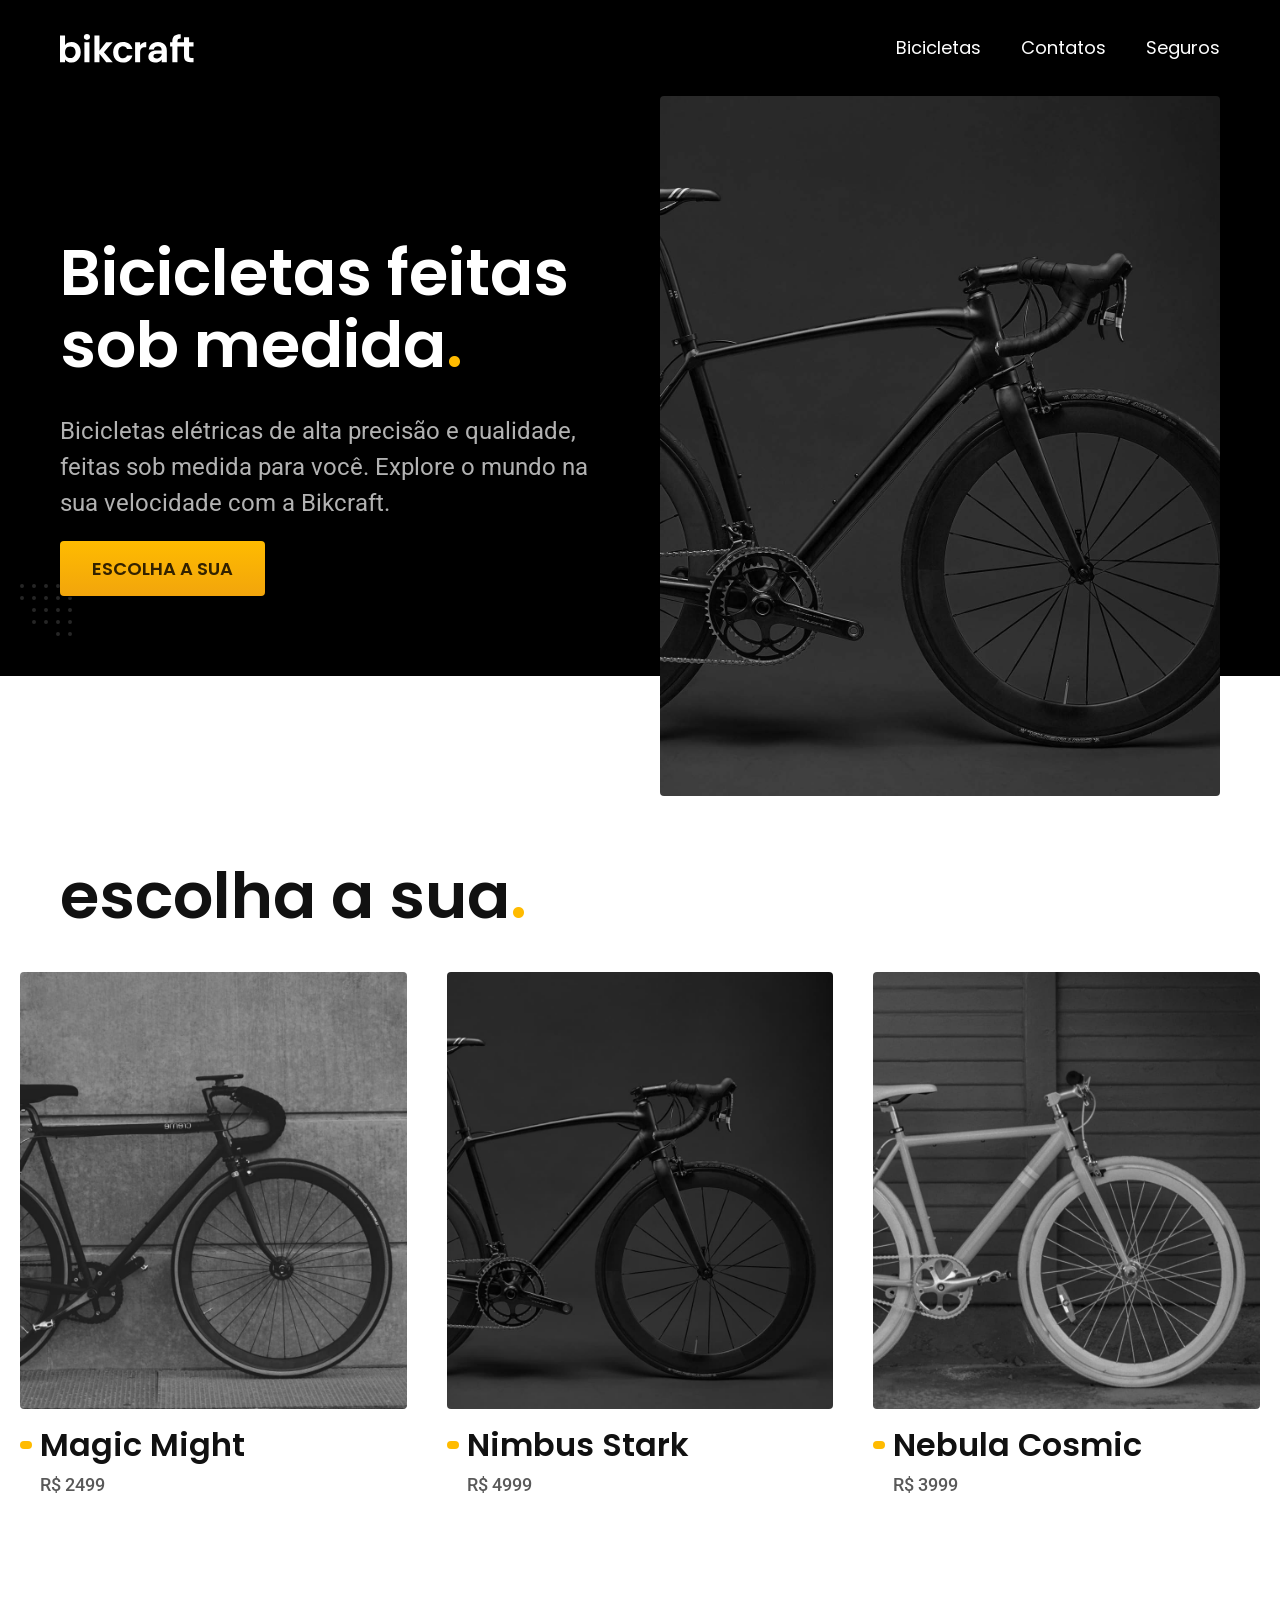
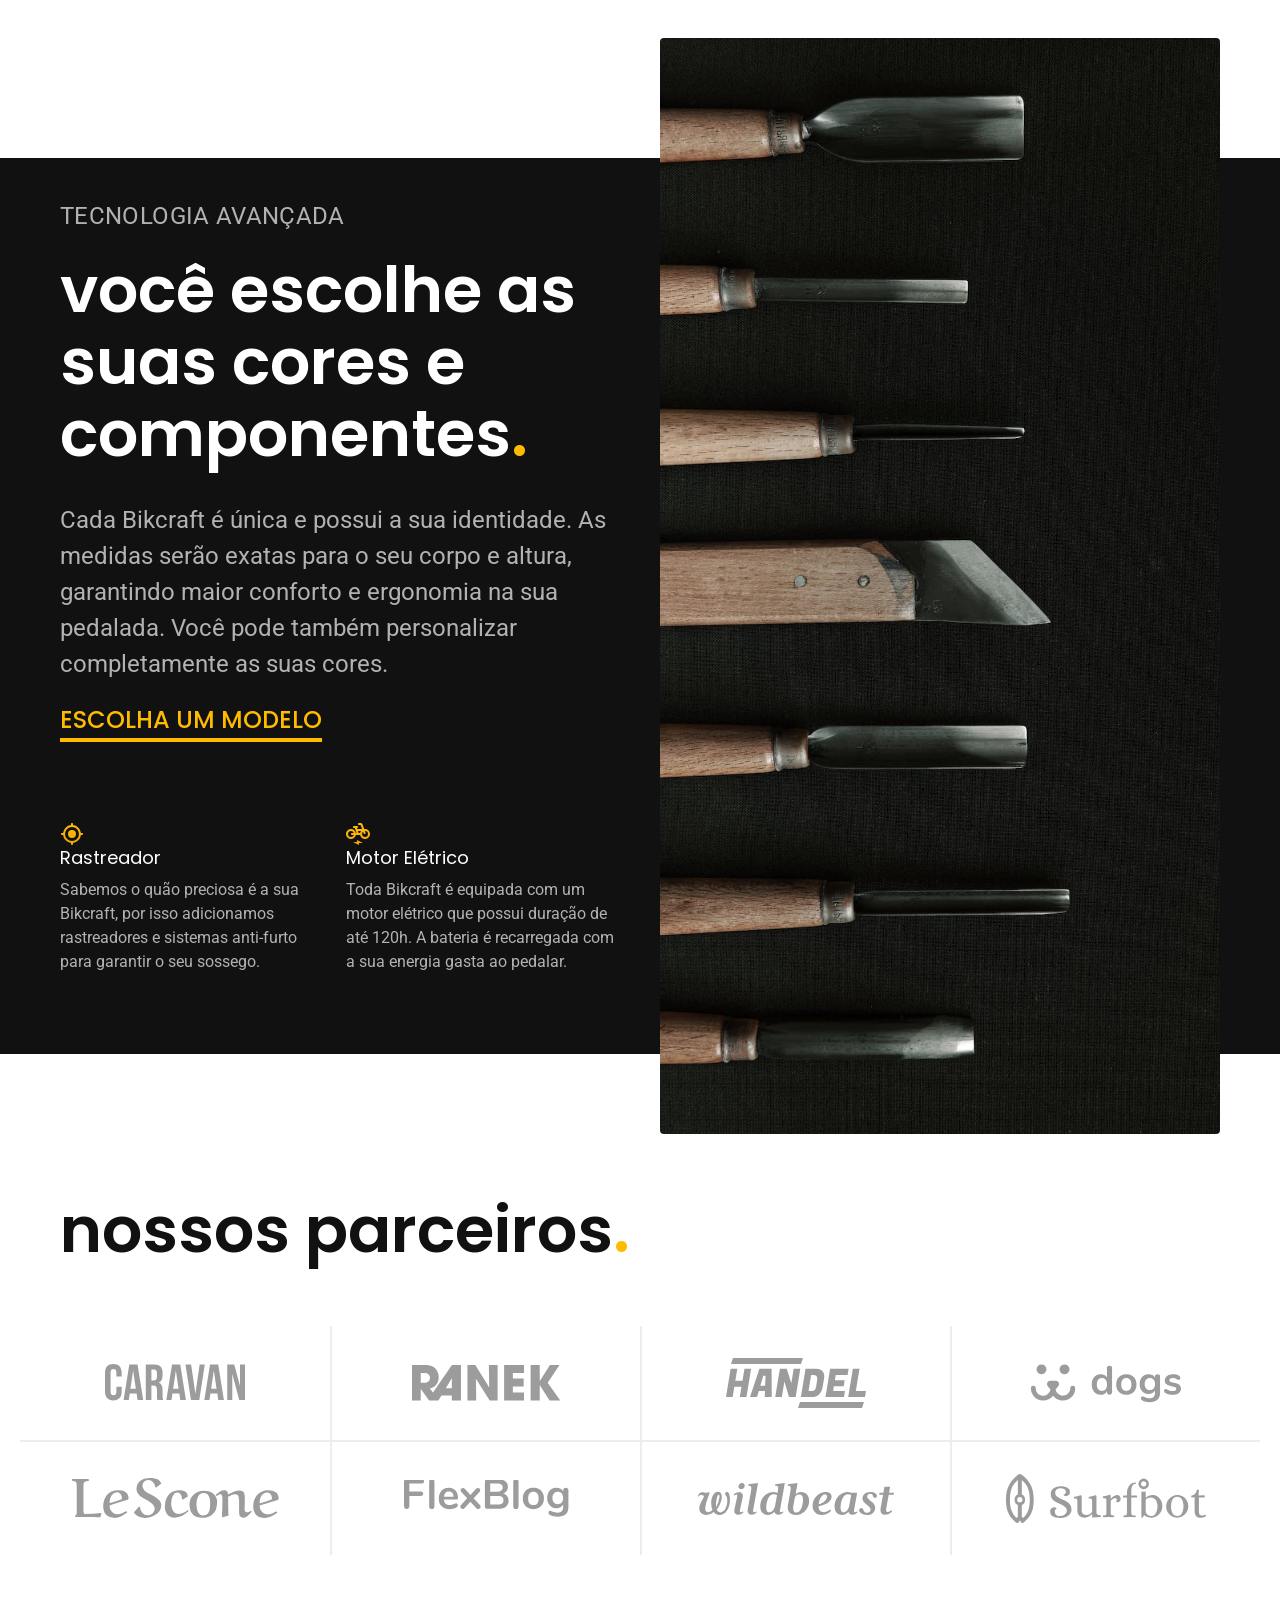
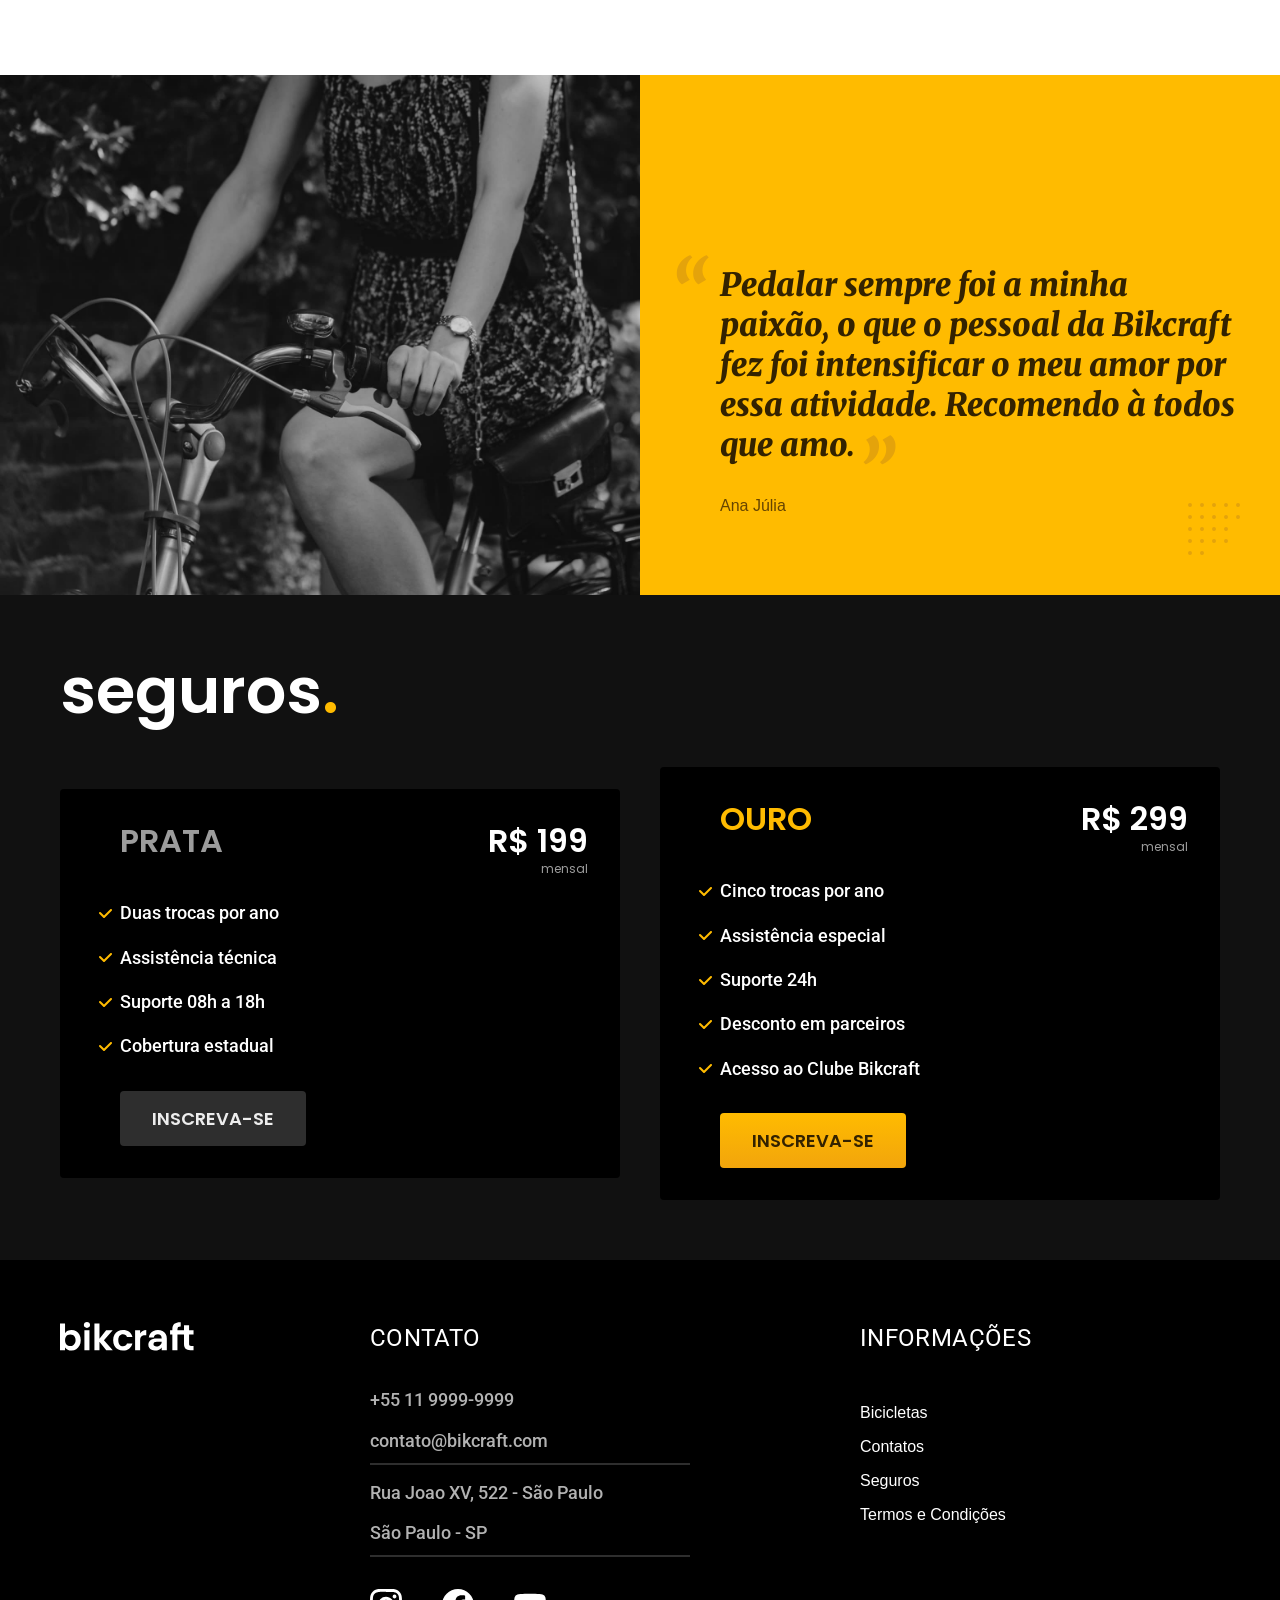
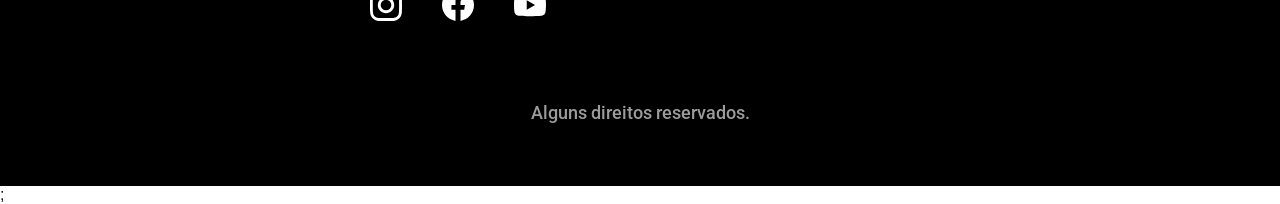
==== commit bd7118b5: "Otimizações para produção" ====
--- a/index.html
+++ b/index.html
@@ -4,13 +4,20 @@
 <head>
   <meta charset="UTF-8">
   <meta name="viewport" content="width=device-width, initial-scale=1.0">
+
   <title>Bikcraft - Bicicletas Elétricas</title>
   <meta name="description" content="Bicicletas elétricas de alta precisão e qualidade feitas sob medida para o cliente. Explore o mundo na sua velocidade com a Bikcraft.">
-  <link rel="preload" href="./css/style.css" as="style">
-  <link rel="stylesheet" href="./css/style.css">
+
+  <link rel="icon" href="./favicon.svg" type="image/svg+xml">
+  
+  <link rel="preload" href="./css/style.min.css" as="style">
+  <link rel="stylesheet" href="./css/style.min.css">
+
+  <script>document.documentElement.classList.add('js');</script>
+
   <link rel="preconnect" href="https://fonts.googleapis.com">
   <link rel="preconnect" href="https://fonts.gstatic.com" crossorigin>
-  <link href="https://fonts.googleapis.com/css2?family=Poppins:wght@400;600&family=Roboto:wght@400;500&display=swap&family=Merriweather:ital,wght@1,900" rel="stylesheet">
+  <link href="https://fonts.googleapis.com/css2?family=Merriweather:ital,opsz,wght@0,18..144,900;1,18..144,900&family=Poppins:wght@400;600&family=Roboto:ital@0;1&display=swap" rel="stylesheet">
 </head>
 
 <body>
@@ -184,7 +191,7 @@
         <nav>
           <ul>
             <li><a href="./bicicletas.html">Bicicletas</a></li>
-            <li><a href="./contatos.html">Contatos</a></li>
+            <li><a href="./contato.html">Contatos</a></li>
             <li><a href="./seguros.html">Seguros</a></li>
             <li><a href="./termos.html">Termos e Condições</a></li>
           </ul>
--- a/css/style.min.css
+++ b/css/style.min.css
@@ -0,0 +1 @@
+body{margin:0;font-family:Arial,Helvetica,sans-serif;color:#111}blockquote,dd,h1,h2,h3,h4,p,ul{margin:0}ul{padding:0;list-style:none}a{text-decoration:none;color:inherit}img{max-width:100%;height:auto;display:block}[src$=".jpg"]{border-radius:4px}.header-bg{background-color:var(--cor-12)}.header{display:flex;flex-wrap:wrap;gap:1.25rem;justify-content:space-between;align-items:center;padding-top:1.25rem;padding-bottom:1.25rem}.header-menu{display:flex;flex-wrap:wrap;gap:2.5rem}.header-menu a{position:relative;display:inline-block;padding:1rem 0;transition:background-color .3s ease,color .3s ease}.header-menu a:after{content:"";display:block;height:2px;width:0;background:var(--cor-0);margin-top:4px;transition:.3s;position:absolute}.header-menu a.ativo::after,.header-menu a:hover::after{width:100%}@media (max-width:800px){.header-menu{gap:1.25rem}.header-menu a{background:var(--cor-11);border-radius:4px;padding:.75rem 1rem}.header-menu a:after{content:none}.header-menu a:hover{background-color:var(--cor-10)}}@media (max-width:600px){.header-menu{gap:.75rem}.header-menu a{padding:.5rem .75rem;font-size:.875rem}}.introducao-bg{box-shadow:inset 0 -7.5rem var(--cor-0);background:var(--cor-12) url('../img/dec/bottom-left.svg') no-repeat bottom 160px left 20px}.introducao{display:grid;grid-template-columns:1fr 1fr;gap:0 2.5rem}.introducao-conteudo{align-self:end;padding-bottom:12.5rem}.introducao img{width:100%;height:100%;object-fit:cover;border-radius:4px}.introducao h1{margin-bottom:2rem}.introducao p{margin-bottom:1.25rem}@media (max-width:800px){.introducao-bg{background:var(--cor-11);padding-top:2.5rem;box-shadow:inset 0 -3.75rem}.introducao{grid-template-columns:1fr;gap:2rem}.introducao-conteudo{padding-bottom:0}.introducao h1{margin-bottom:1rem}.introducao img{height:18.75rem;width:100%}}.footer-bg{background-color:var(--cor-12)}.footer{display:grid;grid-template-columns:1.5fr 2.5fr 2fr;gap:2.5rem;padding-top:3.75rem;padding-bottom:3.75rem}.footer h3{margin-bottom:2rem}.footer li{margin-top:1rem}.footer-informacoes{display:flex;flex-direction:column}.footer-redes{margin-top:2rem;display:flex;gap:2.5rem}.footer-copy{text-align:center;grid-column:1/-1}.footer-contato li:nth-child(2n)::after{content:"";display:block;height:2px;max-width:320px;margin-top:10px;background:var(--cor-10)}.footer-copy{grid-column:1/-1;margin-top:40px}.footer a{transition:.3s ease}.footer a:hover{color:var(--cor-0)}@media (max-width:800px){.footer>img{display:none}.footer{grid-template-columns:1fr 1fr}}@media (max-width:600px){.footer{grid-template-columns:1fr;gap:60px}.footer-copy{margin-top:0}}.container{box-sizing:border-box;max-width:75rem;padding-left:1.25rem;padding-right:1.25rem;margin-left:auto;margin-right:auto}.botao{padding:1rem 2rem;background:linear-gradient(#fb0,#f2a50c);display:inline-block;border-radius:4px;box-shadow:0 1px 2px #000;text-transform:uppercase;color:var(--cor-p5);font:600 1.125rem/1.3 Poppins,sans-serif;max-width:max-content;border:none;cursor:pointer}.botao:hover{background:linear-gradient(#ffb60d,#e59317)}.botao.secundario{background:var(--cor-10);color:var(--cor-2);transition:.3s ease}.botao.secundario:hover{background:var(--cor-9)}.botao.seta{display:flex;align-items:center}.botao.seta::after{content:"";display:inline-block;width:18px;height:10px;margin-left:12px;background:url("../img/icones/seta.svg");transition:transform .2s}.botao.seta:hover::after{transform:translateX(4px)}@media (max-width:800px){.botao{padding:.75rem 1rem;font-size:1rem}}.link{display:inline-block;color:var(--cor-p1);font:500 1.5rem/1.5 Poppins,sans-serif;text-transform:uppercase;transition:.3s ease}.link::after{content:"";display:block;width:100%;height:4px;background-color:currentColor}.link:hover{color:var(--cor-0)}.titulo-bg{padding-top:60px;padding-bottom:60px;background-color:var(--cor-11)}.titulo{background:url('../img/dec/top-right.svg') no-repeat top right 20px}.titulo p{margin-bottom:4px}@media (max-width:800px){.titulo-bg{padding-top:40px;padding-bottom:40px}.titulo p{font-size:1rem;text-transform:lowercase;font-weight:400}}.font-1-xs{font:400 0.75rem/1.35 Poppins,sans-serif}.font-2-xs{font:400 0.875rem/1.43 Roboto,sans-serif}.font-1-s{font:400 1rem/1.5 Poppins,sans-serif}.font-2-s{font:400 1rem/1.5 Roboto,sans-serif}.font-1-m,.font-1-m-b{font:400 1.125rem/1.35 Poppins,sans-serif}.font-1-m-b{font:600}.font-2-m{font:500 1.125rem/1.35 Roboto,sans-serif}.font-1-l{font:400 1.5rem/1.5 Poppins,sans-serif}.font-2-l,.font-2-l-b{font:400 1.5rem/1.5 Roboto,sans-serif}.font-2-l-b{font:500;letter-spacing:.015em;text-transform:uppercase}.font-1-xl{font:600 2rem/1.25 Poppins,sans-serif}.font-2-xl{font:500 2rem/1.25 Roboto,sans-serif}.font-1-xxl{font:600 4rem/1.125 Poppins,sans-serif}@media (max-width:1200px){.font-1-xxl{font-size:3rem}.font-2-l,.font-2-l-b{font-size:1.1rem}}@media (max-width:800px){.font-1-xxl{font-size:2rem}.font-1-xl,.font-2-xl{font-size:1.5rem}}:root{--cor-0:#fff;--cor-1:#f7f7f7;--cor-2:#ededed;--cor-3:#dedede;--cor-4:#cccccc;--cor-5:#b2b2b2;--cor-6:#9c9c9c;--cor-7:#b2b2b2;--cor-8:#595959;--cor-9:#404040;--cor-10:#2e2e2e;--cor-11:#111;--cor-12:#000;--cor-p1:#ffbb00;--cor-p2:#e4a30b;--cor-p3:#a66f00;--cor-p4:#664400;--cor-p5:#332200}.cor-0{color:var(--cor-0)}.cor-1{color:var(--cor-1)}.cor-2{color:var(--cor-2)}.cor-3{color:var(--cor-3)}.cor-4{color:var(--cor-4)}.cor-5{color:var(--cor-5)}.cor-6{color:var(--cor-6)}.cor-7{color:var(--cor-7)}.cor-8{color:var(--cor-8)}.cor-9{color:var(--cor-9)}.cor-10{color:var(--cor-10)}.cor-11{color:var(--cor-11)}.cor-12{color:var(--cor-12)}.cor-p1{color:var(--cor-p1)}.cor-p2{color:var(--cor-p2)}.cor-p3{color:var(--cor-p3)}.cor-p4{color:var(--cor-p4)}.cor-p5{color:var(--cor-p5)}.form{display:grid;grid-template-columns:1fr 1fr;gap:20px}.form label{display:block;font:400 1rem/1.5 Poppins,sans-serif;margin-bottom:4px}.form .col-2{grid-column:span 2}.form input[type=email],.form input[type=text],.form textarea{font:400 1rem/1.5 Roboto,sans-serif;background:var(--cor-1);border:1px solid var(--cor-2);padding:12px;border-radius:4px;width:100%;box-sizing:border-box}.form input[type=email]:focus,.form input[type=text]:focus,.form textarea:focus{outline:0;border-color:var(--cor-p1);background:var(--cor-0);box-shadow:0 0 0 2px #fea}@media (max-width:600px){.form{grid-template-columns:1fr}.form .col-2{grid-column:1}}.js .fadeInDown{transform:translate3d(0,-20px,0)}.js .fadeInUp{transform:translate3d(0,20px,0)}.js .fadeInRight{transform:translate3d(20px,0,0)}.js .fadeInLeft{transform:translate3d(-20px,0,0)}.js [data-anime]{opacity:0}.js .anime{opacity:1;transform:none;transition:transform .8s,opacity .8s}.bicicleta{display:grid;grid-template-columns:1fr 1fr;align-items:start;gap:40px;padding-top:60px;padding-bottom:60px}#bicicleta .titulo p{text-transform:uppercase}.bicicleta-imagens{display:flex;flex-wrap:wrap;gap:20px}.bicicleta-imagens img{flex:1;min-width:200px}.bicicleta-imagens img:first-child{min-width:100%}.bicicleta-conteudo>p{margin-bottom:32px}.bicicleta-comprar{display:grid;grid-template-columns:max-content auto;align-items:center;justify-items:start;gap:8px 12px;margin-bottom:40px}.bicicleta-comprar a{grid-row:span 2}.bicicleta-comprar span{display:flex;align-items:center;background-color:var(--cor-12);gap:8px;padding:4px 8px;border-radius:4px}.bicicleta-conteudo h2{text-transform:uppercase;letter-spacing:.015em;margin-bottom:12px}.bicicleta-ficha,.bicicleta-informacoes{padding:32px;background-color:var(--cor-12);border-radius:4px}.bicicleta-informacoes{margin-bottom:40px;display:grid;grid-template-columns:1fr 1fr;gap:32px}.bicicleta-informacoes img{width:24px;margin-bottom:8px}.bicicleta-informacoes h3{margin-bottom:8px}.bicicleta-ficha li{padding:4px 0;display:flex;justify-content:space-between;border-bottom:1px solid var(--cor-11)}.bicicleta-ficha li:last-child{border-bottom:none}.bicicleta-ficha span{color:var(--cor-6)}@media (max-width:800px){.bicicleta{grid-template-columns:1fr}.bicicleta-imagens{grid-row:2}}@media (max-width:400px){.bicicleta-informacoes{grid-template-columns:1fr}.bicicleta-comprar{grid-template-columns:1fr}}.seguro-bg{background-color:var(--cor-11);box-shadow:inset 0 120px var(--cor-0),inset 0 -120px var(--cor-12)}.seguro{display:grid;grid-template-columns:1fr 1fr;gap:40px}.seguro-imagem img{width:100%;height:100%;object-fit:cover}.seguro-conteudo{padding-top:180px;padding-bottom:180px}.seguro h2{margin-bottom:32px}.seguro p{margin-bottom:20px}@media (max-width:800px){.seguro bg{box-shadow:inset 0 -60px var(--cor-12)}.seguro{grid-template-columns:1fr}.seguro-conteudo{grid-row:1;padding-top:140px;padding-bottom:0}}.bicicletas-bg{background:linear-gradient(to right,var(--cor-0) 30%,var(--cor-11) 0)}.bicicletas{display:grid;grid-template-columns:1fr 1fr;gap:40px;padding-top:60px;padding-bottom:60px;background:url('../img/dec/top-right.svg') no-repeat top 40px right 40px}.bicicletas-imagem{display:grid}.bicicletas-imagem img{grid-area:1/1}.bicicletas-imagem span{grid-area:1/1;place-self:start end;background:var(--cor-12);display:inline-block;padding:8px 16px 8px 8px;margin-top:20px;border-radius:4px 0 0 4px}.bicicletas-conteudo{display:grid;grid-template-columns:1fr auto;align-content:start}.bicicletas h2,.bicicletas p{grid-column:1/-1}.bicicletas h2{margin-bottom:20px}.bicicletas h2::before{content:"";display:block;width:12px;height:8px;background-color:var(--cor-p1);margin-bottom:8px}.bicicletas p{margin-bottom:32px}.bicicletas a{place-self:end}.bicicletas li{display:flex;align-items:center}.bicicletas ul{display:grid;gap:16px}.bicicletas-conteudo img{width:24px;margin-right:8px}.bicicletas li+li{margin-top:16px}@media (max-width:800px){.bicicletas-bg{background:var(--cor-11)}.bicicletas{grid-template-columns:1fr;gap:20px;padding-top:40px;padding-bottom:40px}}@media (max-width:600px){.bicicletas-conteudo{grid-template-columns:1fr}.bicicletas ul{font-size:1rem;grid-template-columns:1fr 1fr;margin-bottom:32px}.bicicletas a{place-self:start}}.bicicletas-lista{padding-top:4rem;padding-bottom:7.5rem}.bicicletas-lista h2{margin-bottom:2.5rem}.bicicletas-lista ul{display:flex;gap:2.5rem;padding:0 1.25rem 1.25rem 1.25rem;max-width:87.5rem;margin-left:auto;margin-right:auto;overflow-x:auto}#bicicleta .bicicletas-lista ul{padding:0 0 20px 0}.bicicletas-lista li{min-width:17.5rem}.bicicletas-lista a{display:block}.bicicletas-lista img{margin-bottom:1rem}.bicicletas-lista h3{margin-bottom:.5rem;display:flex;align-items:center}.bicicletas-lista h3::before{content:"";display:inline-block;height:.5rem;width:.75rem;background-color:var(--cor-p1);margin-right:.5rem;border-radius:.25rem;transition:width .3s ease}.bicicletas-lista a:hover h3::before{width:1.5rem}.bicicletas-lista li span{padding-left:1.25rem}@media (max-width:800px){.bicicletas-lista{padding-top:3.75rem;padding-bottom:3.75rem}.bicicletas-lista container{padding-top:3.75rem;padding-bottom:0}.bicicletas-lista ul{gap:1.25rem}}.tecnologia-bg{background-color:var(--cor-11);box-shadow:inset 0 7.5rem var(--cor-0),inset 0 -5rem var(--cor-0)}.tecnologia{display:grid;grid-template-columns:1fr 1fr;gap:2.5rem}.tecnologia-imagem img{width:100%;height:100%;object-fit:cover;object-position:left}.tecnologia-conteudo{padding-top:10rem;padding-bottom:10rem}.tecnologia-conteudo>span{display:block;margin-bottom:1.25rem}.tecnologia-conteudo h2{margin-bottom:2rem}.tecnologia-conteudo>p{margin-bottom:1.25rem}.tecnologia a{margin-bottom:5rem}.tecnologia-vantagens{display:flex;gap:2.5rem}.tecnologia-vantagens h3{margin-bottom:.5rem;width:max-content}.tecnologia-vantagens img{width:1.5rem;margin-bottom:o.5rem}@media (max-width:800px){.tecnologia-bg{box-shadow:initial}.tecnologia{grid-template-columns:1fr}.tecnologia-conteudo{padding-top:3.75rem;padding-bottom:3.75rem}.tecnologia-imagem{display:none}.tecnologia a{margin-bottom:3.75rem}}@media(max-width:600px){.tecnologia-vantagens{flex-direction:column}}.parceiros{padding-top:3.75rem;padding-bottom:7.5rem}.parceiros h2{margin-bottom:3.75rem}.parceiros ul{padding:0 1.25rem;max-width:87.5rem;display:grid;grid-template-columns:repeat(4,1fr);margin:0 auto}.parceiros li{display:flex;padding:2rem;border-left:2px solid var(--cor-2)}.parceiros img{margin:auto}.parceiros li:first-child,.parceiros li:nth-child(5){border-left:none}.parceiros li:nth-child(n+5){border-top:2px solid var(--cor-2)}@media (max-width:800px){.parceiros{padding-bottom:3.75rem}.parceiros li{display:flex;padding:20px}.parceiros h2{margin-bottom:1.25rem}.parceiros ul{grid-template-columns:repeat(2,1fr)}.parceiros li:nth-child(n+3){border-top:2px solid var(--cor-2)}.parceiros li:nth-child(odd){border-left:none}}.depoimento{display:grid;grid-template-columns:1fr 1fr;background-color:var(--cor-p1);overflow:hidden}.depoimento img{border-radius:0;width:100%;height:100%;object-fit:cover}.depoimento-conteudo{padding:2.5rem 2.5rem 5rem 5rem;align-self:end;background:url('../img/dec/bottom-right-p.svg') no-repeat bottom 40px right 40px}.depoimento-conteudo p{max-width:32ch;font-family:Merriweather,serif;font-style:italic;font-weight:900;margin-bottom:2rem;position:relative}.depoimento p::after,.depoimento p::before{font-size:5rem;color:var(--cor-p2);position:absolute}.depoimento p::before{content:"“";left:-50px;top:-20px}.depoimento p::after{content:"”"}@media (min-width:1200px){.depoimento img{max-height:520px}}@media (max-width:800px){.depoimento{grid-template-columns:1fr;text-align:center}.depoimento img{max-height:200px}.depoimento-conteudo{padding:40px 20px;justify-self:center}}.seguros-bg{background:var(--cor-11)}.seguros{padding-top:3.75rem;padding-bottom:3.75rem;display:grid;grid-template-columns:1fr 1fr;gap:2.5rem;align-items:center}#seguros .seguros{padding-top:0}.seguros h2{grid-column:1/-1}.seguros-item{background-color:var(--cor-12);padding:2rem 2rem 2rem 3.75rem;display:grid;grid-template-columns:1fr auto;border-radius:4px}.seguros-item h3{margin-bottom:2.5rem}.seguros-item span{grid-column:2;display:block;text-align:right}.seguros-item li{display:flex;align-items:center;position:relative}.seguros-item li+li{margin-top:1.25rem}.seguros-item li::before{content:"";display:block;width:13px;height:9px;background-image:url("../img/icones/lista.svg");position:absolute;left:-21px}.seguros-item ul{grid-column:1/-1;margin-bottom:2rem}.seguros-item a{grid-column:1/-1;text-align:center}@media(max-width:800px){.seguros{grid-template-columns:1fr}}.vantagens-bg{background-color:var(--cor-12);--padding:120px}.vantagens{padding-top:var(--padding);padding-bottom:var(--padding)}.vantagens h2{margin-bottom:60px}.vantagens ul{display:grid;grid-template-columns:repeat(auto-fit,minmax(280px,max-content));gap:40px 80px}.vantagens h3,.vantagens img{margin-bottom:8px}@media (max-width:800px){.vantagens{--padding:60px}.vantagens h2{margin-bottom:40px}.vantagens ul{gap:20px}}.perguntas{padding-bottom:120px;padding-top:120px}.perguntas h2{margin-bottom:60px}.perguntas dl>div{padding:20px;border-radius:4px}.perguntas dl>div:nth-child(odd){background-color:var(--cor-1)}.perguntas button{display:grid;grid-template-columns:auto 1fr auto;align-items:center;gap:8px;cursor:pointer;border:none;background:0 0;width:100%;text-align:left}.perguntas button::before{content:"";display:inline-block;width:12px;height:8px;background-color:var(--cor-p1)}.perguntas button::after{content:"";display:inline-block;width:14px;height:6px;background:url('../img/icones/seta-abrir.svg');transition:.3s}.perguntas button:hover::after,.perguntas button[aria-expanded=true]::after{transform:rotate(180deg)}.js .perguntas dd.ativa{display:block}.js .perguntas dd{display:none;padding-left:20px;padding-top:16px;max-width:80ch}@media (max-width:800px){.perguntas{padding-top:60px;padding-bottom:60px}.perguntas h2{margin-bottom:40px}}#contato{background:linear-gradient(var(--cor-11) 600px,var(--cor-1) 0)}.contato{display:grid;grid-template-columns:5fr 7fr}.contato-dados,.contato-formulario{padding:60px;box-shadow:0 1px 2px rgba(0,0,0,.1)}.contato-dados{border-radius:5px 0 0 5px;background:var(--cor-12) url('../img/dec/bottom-left.svg') no-repeat bottom 20px left 20px}.contato-formulario{border-radius:0 5px 5px 0;background:var(--cor-0) url('../img/dec/bottom-right.svg') no-repeat bottom 20px right 20px}.contato-dados h2{margin-bottom:60px}.contato-endereco{margin-bottom:32px;padding-left:28px;background:url("../img/icones/local.svg") no-repeat 0 2px}.contato-endereco p{margin-bottom:8px}.contato-meios a{display:block;max-width:max-content;margin-bottom:8px;padding-left:28px}.contato-meios a:hover{color:var(--cor-0)}.contato-meios a:first-child{background:url("../img/icones/email.svg") no-repeat 0 2px}.contato-meios a:nth-child(2){margin-bottom:32px}.contato-meios a:nth-child(3){background:url("../img/icones/telefone.svg") no-repeat 0 2px;margin-bottom:60px}.contato-redes{display:flex;gap:32px;padding-left:28px}@media (max-width:800px){.contato{grid-template-columns:1fr}.contato-dados,.contato-formulario{padding:20px}.contato-dados{border-radius:5px 5px 0 0;background:var(--cor-12)}.contato-formulario{border-radius:0 0 5px 5px}.contato-dados h2,.contato-meios a:nth-child(3){margin-bottom:32px}.contato-redes{margin-bottom:12px}}.lojas{display:grid;grid-template-columns:1fr 1fr;gap:0 40px;padding-top:120px;padding-bottom:120px}.lojas h2{grid-column:1/-1;margin-bottom:60px}.lojas img{border-radius:4px 4px 0 0}.lojas-item{border-radius:4px;background:var(--cor-0) url('../img/dec/bottom-left.svg') no-repeat bottom 20px right 20px;box-shadow:0 1px 2px rgba(0,0,0,.1)}.lojas-conteudo{display:grid;grid-template-columns:1fr 1fr;gap:32px 16px;padding:32px}.lojas-conteudo h3,.lojas-tempo{grid-column:1/-1}.lojas-dados{display:grid;gap:8px;border-left:2px solid var(--cor-2);padding-left:12px}.lojas-tempo{display:flex;align-items:center;gap:8px}@media (max-width:800px){.lojas{gap:20px;padding-top:60px;padding-bottom:60px}.lojas-h2{margin-bottom:32px}.lojas-conteudo{grid-template-columns:1fr}}@media (max-width:800px){.lojas{grid-template-columns:1fr}}#orcamento{background:linear-gradient(var(--cor-11) 600px,var(--cor-1) 0)}.orcamento{display:grid;grid-template-columns:5fr 7fr;padding-bottom:120px}.orcamento h2{text-transform:uppercase;position:relative;display:flex;align-items:center}.orcamento h2::before{content:"";display:inline-block;width:4px;height:8px;background-color:var(--cor-p1);position:absolute;left:-12px}.orcamento-dados,.orcamento-produto{padding:60px;box-shadow:0 1px 2px rgba(0,0,0,.1)}.orcamento-produto{border-radius:5px 0 0 5px;background:var(--cor-12) url('../img/dec/bottom-left.svg') no-repeat bottom 20px left 20px;display:grid;grid-template-columns:1fr 1fr;gap:20px;align-content:start}.orcamento-produto>*{grid-column:1/-1}.orcamento-produto>label{grid-column:initial}.orcamento-produto label{font:400 1rem/1.5 Poppins,sans-serif;color:var(--cor-4);background-color:var(--cor-10);padding:12px 16px;border-radius:4px;cursor:pointer;display:grid;grid-template-columns:auto 1fr auto;align-items:center;border:1px solid var(--cor-10)}.orcamento-produto input:checked+label{background:var(--cor-0);color:var(--cor-11)}.orcamento-produto label::before{content:"";display:inline-block;box-sizing:border-box;width:12px;height:12px;border:1px solid var(--cor-6);border-radius:50%;margin-right:8px}.orcamento-produto input:checked+label::before{border-color:var(--cor-7);box-shadow:inset 0 0 0 3px var(--cor-0),inset 0 0 0 6px var(--cor-7)}.orcamento-produto label:hover{background-color:var(--cor-9);border-color:var(--cor-9)}.orcamento-produto input:focus+label{box-shadow:0 0 0 2px var(--cor-p1);border-color:var(--cor-12)}.orcamento-produto label span{display:none}.orcamento-produto input:checked+label span{display:inline-block}.orcamento-produto input{opacity:0;position:absolute;pointer-events:none}.orcamento-dados{border-radius:0 5px 5px 0;background:var(--cor-0) url('../img/dec/bottom-right.svg') no-repeat bottom 20px right 20px}.orcamento-conteudo{display:none}.orcamento-conteudo h2,.orcamento-dados h2:nth-of-type(n+2){margin-top:20px}#bikcraft:checked~#orcamento-bikcraft,#seguro:checked~#orcamento-seguro{display:grid;gap:20px}.orcamento-detalhes{display:none;background:var(--cor-0);padding:20px;grid-template-columns:1fr 1fr;border-radius:4px;align-items:center}.orcamento-detalhes li{display:flex;align-items:center;margin-bottom:8px}.orcamento-detalhes li img{width:16px;margin-right:8px}.orcamento-produto input:checked+label+.orcamento-detalhes{display:grid}@media (max-width:1200px){.orcamento-dados,.orcamento-produto{padding:32px}}@media (max-width:800px){.orcamento{grid-template-columns:1fr}.orcamento-produto{border-radius:5px 5px 0 0;background:var(--cor-12)}.orcamento-dados{border-radius:0 0 5px 5px}}@media (max-width:400px){.orcamento-produto{grid-template-columns:1fr}}.termos{padding-top:80px;padding-bottom:80px}.termos h2{font-weight:600}.termos p+h2{margin-top:40px}.termos p{max-width:75ch;margin-bottom:24px}
--- a/css/style.min.css
+++ b/css/style.min.css
@@ -0,0 +1 @@
+body{margin:0;font-family:Arial,Helvetica,sans-serif;color:#111}blockquote,dd,h1,h2,h3,h4,p,ul{margin:0}ul{padding:0;list-style:none}a{text-decoration:none;color:inherit}img{max-width:100%;height:auto;display:block}[src$=".jpg"]{border-radius:4px}.header-bg{background-color:var(--cor-12)}.header{display:flex;flex-wrap:wrap;gap:1.25rem;justify-content:space-between;align-items:center;padding-top:1.25rem;padding-bottom:1.25rem}.header-menu{display:flex;flex-wrap:wrap;gap:2.5rem}.header-menu a{position:relative;display:inline-block;padding:1rem 0;transition:background-color .3s ease,color .3s ease}.header-menu a:after{content:"";display:block;height:2px;width:0;background:var(--cor-0);margin-top:4px;transition:.3s;position:absolute}.header-menu a.ativo::after,.header-menu a:hover::after{width:100%}@media (max-width:800px){.header-menu{gap:1.25rem}.header-menu a{background:var(--cor-11);border-radius:4px;padding:.75rem 1rem}.header-menu a:after{content:none}.header-menu a:hover{background-color:var(--cor-10)}}@media (max-width:600px){.header-menu{gap:.75rem}.header-menu a{padding:.5rem .75rem;font-size:.875rem}}.introducao-bg{box-shadow:inset 0 -7.5rem var(--cor-0);background:var(--cor-12) url('../img/dec/bottom-left.svg') no-repeat bottom 160px left 20px}.introducao{display:grid;grid-template-columns:1fr 1fr;gap:0 2.5rem}.introducao-conteudo{align-self:end;padding-bottom:12.5rem}.introducao img{width:100%;height:100%;object-fit:cover;border-radius:4px}.introducao h1{margin-bottom:2rem}.introducao p{margin-bottom:1.25rem}@media (max-width:800px){.introducao-bg{background:var(--cor-11);padding-top:2.5rem;box-shadow:inset 0 -3.75rem}.introducao{grid-template-columns:1fr;gap:2rem}.introducao-conteudo{padding-bottom:0}.introducao h1{margin-bottom:1rem}.introducao img{height:18.75rem;width:100%}}.footer-bg{background-color:var(--cor-12)}.footer{display:grid;grid-template-columns:1.5fr 2.5fr 2fr;gap:2.5rem;padding-top:3.75rem;padding-bottom:3.75rem}.footer h3{margin-bottom:2rem}.footer li{margin-top:1rem}.footer-informacoes{display:flex;flex-direction:column}.footer-redes{margin-top:2rem;display:flex;gap:2.5rem}.footer-copy{text-align:center;grid-column:1/-1}.footer-contato li:nth-child(2n)::after{content:"";display:block;height:2px;max-width:320px;margin-top:10px;background:var(--cor-10)}.footer-copy{grid-column:1/-1;margin-top:40px}.footer a{transition:.3s ease}.footer a:hover{color:var(--cor-0)}@media (max-width:800px){.footer>img{display:none}.footer{grid-template-columns:1fr 1fr}}@media (max-width:600px){.footer{grid-template-columns:1fr;gap:60px}.footer-copy{margin-top:0}}.container{box-sizing:border-box;max-width:75rem;padding-left:1.25rem;padding-right:1.25rem;margin-left:auto;margin-right:auto}.botao{padding:1rem 2rem;background:linear-gradient(#fb0,#f2a50c);display:inline-block;border-radius:4px;box-shadow:0 1px 2px #000;text-transform:uppercase;color:var(--cor-p5);font:600 1.125rem/1.3 Poppins,sans-serif;max-width:max-content;border:none;cursor:pointer}.botao:hover{background:linear-gradient(#ffb60d,#e59317)}.botao.secundario{background:var(--cor-10);color:var(--cor-2);transition:.3s ease}.botao.secundario:hover{background:var(--cor-9)}.botao.seta{display:flex;align-items:center}.botao.seta::after{content:"";display:inline-block;width:18px;height:10px;margin-left:12px;background:url("../img/icones/seta.svg");transition:transform .2s}.botao.seta:hover::after{transform:translateX(4px)}@media (max-width:800px){.botao{padding:.75rem 1rem;font-size:1rem}}.link{display:inline-block;color:var(--cor-p1);font:500 1.5rem/1.5 Poppins,sans-serif;text-transform:uppercase;transition:.3s ease}.link::after{content:"";display:block;width:100%;height:4px;background-color:currentColor}.link:hover{color:var(--cor-0)}.titulo-bg{padding-top:60px;padding-bottom:60px;background-color:var(--cor-11)}.titulo{background:url('../img/dec/top-right.svg') no-repeat top right 20px}.titulo p{margin-bottom:4px}@media (max-width:800px){.titulo-bg{padding-top:40px;padding-bottom:40px}.titulo p{font-size:1rem;text-transform:lowercase;font-weight:400}}.font-1-xs{font:400 0.75rem/1.35 Poppins,sans-serif}.font-2-xs{font:400 0.875rem/1.43 Roboto,sans-serif}.font-1-s{font:400 1rem/1.5 Poppins,sans-serif}.font-2-s{font:400 1rem/1.5 Roboto,sans-serif}.font-1-m,.font-1-m-b{font:400 1.125rem/1.35 Poppins,sans-serif}.font-1-m-b{font:600}.font-2-m{font:500 1.125rem/1.35 Roboto,sans-serif}.font-1-l{font:400 1.5rem/1.5 Poppins,sans-serif}.font-2-l,.font-2-l-b{font:400 1.5rem/1.5 Roboto,sans-serif}.font-2-l-b{font:500;letter-spacing:.015em;text-transform:uppercase}.font-1-xl{font:600 2rem/1.25 Poppins,sans-serif}.font-2-xl{font:500 2rem/1.25 Roboto,sans-serif}.font-1-xxl{font:600 4rem/1.125 Poppins,sans-serif}@media (max-width:1200px){.font-1-xxl{font-size:3rem}.font-2-l,.font-2-l-b{font-size:1.1rem}}@media (max-width:800px){.font-1-xxl{font-size:2rem}.font-1-xl,.font-2-xl{font-size:1.5rem}}:root{--cor-0:#fff;--cor-1:#f7f7f7;--cor-2:#ededed;--cor-3:#dedede;--cor-4:#cccccc;--cor-5:#b2b2b2;--cor-6:#9c9c9c;--cor-7:#b2b2b2;--cor-8:#595959;--cor-9:#404040;--cor-10:#2e2e2e;--cor-11:#111;--cor-12:#000;--cor-p1:#ffbb00;--cor-p2:#e4a30b;--cor-p3:#a66f00;--cor-p4:#664400;--cor-p5:#332200}.cor-0{color:var(--cor-0)}.cor-1{color:var(--cor-1)}.cor-2{color:var(--cor-2)}.cor-3{color:var(--cor-3)}.cor-4{color:var(--cor-4)}.cor-5{color:var(--cor-5)}.cor-6{color:var(--cor-6)}.cor-7{color:var(--cor-7)}.cor-8{color:var(--cor-8)}.cor-9{color:var(--cor-9)}.cor-10{color:var(--cor-10)}.cor-11{color:var(--cor-11)}.cor-12{color:var(--cor-12)}.cor-p1{color:var(--cor-p1)}.cor-p2{color:var(--cor-p2)}.cor-p3{color:var(--cor-p3)}.cor-p4{color:var(--cor-p4)}.cor-p5{color:var(--cor-p5)}.form{display:grid;grid-template-columns:1fr 1fr;gap:20px}.form label{display:block;font:400 1rem/1.5 Poppins,sans-serif;margin-bottom:4px}.form .col-2{grid-column:span 2}.form input[type=email],.form input[type=text],.form textarea{font:400 1rem/1.5 Roboto,sans-serif;background:var(--cor-1);border:1px solid var(--cor-2);padding:12px;border-radius:4px;width:100%;box-sizing:border-box}.form input[type=email]:focus,.form input[type=text]:focus,.form textarea:focus{outline:0;border-color:var(--cor-p1);background:var(--cor-0);box-shadow:0 0 0 2px #fea}@media (max-width:600px){.form{grid-template-columns:1fr}.form .col-2{grid-column:1}}.js .fadeInDown{transform:translate3d(0,-20px,0)}.js .fadeInUp{transform:translate3d(0,20px,0)}.js .fadeInRight{transform:translate3d(20px,0,0)}.js .fadeInLeft{transform:translate3d(-20px,0,0)}.js [data-anime]{opacity:0}.js .anime{opacity:1;transform:none;transition:transform .8s,opacity .8s}.bicicleta{display:grid;grid-template-columns:1fr 1fr;align-items:start;gap:40px;padding-top:60px;padding-bottom:60px}#bicicleta .titulo p{text-transform:uppercase}.bicicleta-imagens{display:flex;flex-wrap:wrap;gap:20px}.bicicleta-imagens img{flex:1;min-width:200px}.bicicleta-imagens img:first-child{min-width:100%}.bicicleta-conteudo>p{margin-bottom:32px}.bicicleta-comprar{display:grid;grid-template-columns:max-content auto;align-items:center;justify-items:start;gap:8px 12px;margin-bottom:40px}.bicicleta-comprar a{grid-row:span 2}.bicicleta-comprar span{display:flex;align-items:center;background-color:var(--cor-12);gap:8px;padding:4px 8px;border-radius:4px}.bicicleta-conteudo h2{text-transform:uppercase;letter-spacing:.015em;margin-bottom:12px}.bicicleta-ficha,.bicicleta-informacoes{padding:32px;background-color:var(--cor-12);border-radius:4px}.bicicleta-informacoes{margin-bottom:40px;display:grid;grid-template-columns:1fr 1fr;gap:32px}.bicicleta-informacoes img{width:24px;margin-bottom:8px}.bicicleta-informacoes h3{margin-bottom:8px}.bicicleta-ficha li{padding:4px 0;display:flex;justify-content:space-between;border-bottom:1px solid var(--cor-11)}.bicicleta-ficha li:last-child{border-bottom:none}.bicicleta-ficha span{color:var(--cor-6)}@media (max-width:800px){.bicicleta{grid-template-columns:1fr}.bicicleta-imagens{grid-row:2}}@media (max-width:400px){.bicicleta-informacoes{grid-template-columns:1fr}.bicicleta-comprar{grid-template-columns:1fr}}.seguro-bg{background-color:var(--cor-11);box-shadow:inset 0 120px var(--cor-0),inset 0 -120px var(--cor-12)}.seguro{display:grid;grid-template-columns:1fr 1fr;gap:40px}.seguro-imagem img{width:100%;height:100%;object-fit:cover}.seguro-conteudo{padding-top:180px;padding-bottom:180px}.seguro h2{margin-bottom:32px}.seguro p{margin-bottom:20px}@media (max-width:800px){.seguro bg{box-shadow:inset 0 -60px var(--cor-12)}.seguro{grid-template-columns:1fr}.seguro-conteudo{grid-row:1;padding-top:140px;padding-bottom:0}}.bicicletas-bg{background:linear-gradient(to right,var(--cor-0) 30%,var(--cor-11) 0)}.bicicletas{display:grid;grid-template-columns:1fr 1fr;gap:40px;padding-top:60px;padding-bottom:60px;background:url('../img/dec/top-right.svg') no-repeat top 40px right 40px}.bicicletas-imagem{display:grid}.bicicletas-imagem img{grid-area:1/1}.bicicletas-imagem span{grid-area:1/1;place-self:start end;background:var(--cor-12);display:inline-block;padding:8px 16px 8px 8px;margin-top:20px;border-radius:4px 0 0 4px}.bicicletas-conteudo{display:grid;grid-template-columns:1fr auto;align-content:start}.bicicletas h2,.bicicletas p{grid-column:1/-1}.bicicletas h2{margin-bottom:20px}.bicicletas h2::before{content:"";display:block;width:12px;height:8px;background-color:var(--cor-p1);margin-bottom:8px}.bicicletas p{margin-bottom:32px}.bicicletas a{place-self:end}.bicicletas li{display:flex;align-items:center}.bicicletas ul{display:grid;gap:16px}.bicicletas-conteudo img{width:24px;margin-right:8px}.bicicletas li+li{margin-top:16px}@media (max-width:800px){.bicicletas-bg{background:var(--cor-11)}.bicicletas{grid-template-columns:1fr;gap:20px;padding-top:40px;padding-bottom:40px}}@media (max-width:600px){.bicicletas-conteudo{grid-template-columns:1fr}.bicicletas ul{font-size:1rem;grid-template-columns:1fr 1fr;margin-bottom:32px}.bicicletas a{place-self:start}}.bicicletas-lista{padding-top:4rem;padding-bottom:7.5rem}.bicicletas-lista h2{margin-bottom:2.5rem}.bicicletas-lista ul{display:flex;gap:2.5rem;padding:0 1.25rem 1.25rem 1.25rem;max-width:87.5rem;margin-left:auto;margin-right:auto;overflow-x:auto}#bicicleta .bicicletas-lista ul{padding:0 0 20px 0}.bicicletas-lista li{min-width:17.5rem}.bicicletas-lista a{display:block}.bicicletas-lista img{margin-bottom:1rem}.bicicletas-lista h3{margin-bottom:.5rem;display:flex;align-items:center}.bicicletas-lista h3::before{content:"";display:inline-block;height:.5rem;width:.75rem;background-color:var(--cor-p1);margin-right:.5rem;border-radius:.25rem;transition:width .3s ease}.bicicletas-lista a:hover h3::before{width:1.5rem}.bicicletas-lista li span{padding-left:1.25rem}@media (max-width:800px){.bicicletas-lista{padding-top:3.75rem;padding-bottom:3.75rem}.bicicletas-lista container{padding-top:3.75rem;padding-bottom:0}.bicicletas-lista ul{gap:1.25rem}}.tecnologia-bg{background-color:var(--cor-11);box-shadow:inset 0 7.5rem var(--cor-0),inset 0 -5rem var(--cor-0)}.tecnologia{display:grid;grid-template-columns:1fr 1fr;gap:2.5rem}.tecnologia-imagem img{width:100%;height:100%;object-fit:cover;object-position:left}.tecnologia-conteudo{padding-top:10rem;padding-bottom:10rem}.tecnologia-conteudo>span{display:block;margin-bottom:1.25rem}.tecnologia-conteudo h2{margin-bottom:2rem}.tecnologia-conteudo>p{margin-bottom:1.25rem}.tecnologia a{margin-bottom:5rem}.tecnologia-vantagens{display:flex;gap:2.5rem}.tecnologia-vantagens h3{margin-bottom:.5rem;width:max-content}.tecnologia-vantagens img{width:1.5rem;margin-bottom:o.5rem}@media (max-width:800px){.tecnologia-bg{box-shadow:initial}.tecnologia{grid-template-columns:1fr}.tecnologia-conteudo{padding-top:3.75rem;padding-bottom:3.75rem}.tecnologia-imagem{display:none}.tecnologia a{margin-bottom:3.75rem}}@media(max-width:600px){.tecnologia-vantagens{flex-direction:column}}.parceiros{padding-top:3.75rem;padding-bottom:7.5rem}.parceiros h2{margin-bottom:3.75rem}.parceiros ul{padding:0 1.25rem;max-width:87.5rem;display:grid;grid-template-columns:repeat(4,1fr);margin:0 auto}.parceiros li{display:flex;padding:2rem;border-left:2px solid var(--cor-2)}.parceiros img{margin:auto}.parceiros li:first-child,.parceiros li:nth-child(5){border-left:none}.parceiros li:nth-child(n+5){border-top:2px solid var(--cor-2)}@media (max-width:800px){.parceiros{padding-bottom:3.75rem}.parceiros li{display:flex;padding:20px}.parceiros h2{margin-bottom:1.25rem}.parceiros ul{grid-template-columns:repeat(2,1fr)}.parceiros li:nth-child(n+3){border-top:2px solid var(--cor-2)}.parceiros li:nth-child(odd){border-left:none}}.depoimento{display:grid;grid-template-columns:1fr 1fr;background-color:var(--cor-p1);overflow:hidden}.depoimento img{border-radius:0;width:100%;height:100%;object-fit:cover}.depoimento-conteudo{padding:2.5rem 2.5rem 5rem 5rem;align-self:end;background:url('../img/dec/bottom-right-p.svg') no-repeat bottom 40px right 40px}.depoimento-conteudo p{max-width:32ch;font-family:Merriweather,serif;font-style:italic;font-weight:900;margin-bottom:2rem;position:relative}.depoimento p::after,.depoimento p::before{font-size:5rem;color:var(--cor-p2);position:absolute}.depoimento p::before{content:"“";left:-50px;top:-20px}.depoimento p::after{content:"”"}@media (min-width:1200px){.depoimento img{max-height:520px}}@media (max-width:800px){.depoimento{grid-template-columns:1fr;text-align:center}.depoimento img{max-height:200px}.depoimento-conteudo{padding:40px 20px;justify-self:center}}.seguros-bg{background:var(--cor-11)}.seguros{padding-top:3.75rem;padding-bottom:3.75rem;display:grid;grid-template-columns:1fr 1fr;gap:2.5rem;align-items:center}#seguros .seguros{padding-top:0}.seguros h2{grid-column:1/-1}.seguros-item{background-color:var(--cor-12);padding:2rem 2rem 2rem 3.75rem;display:grid;grid-template-columns:1fr auto;border-radius:4px}.seguros-item h3{margin-bottom:2.5rem}.seguros-item span{grid-column:2;display:block;text-align:right}.seguros-item li{display:flex;align-items:center;position:relative}.seguros-item li+li{margin-top:1.25rem}.seguros-item li::before{content:"";display:block;width:13px;height:9px;background-image:url("../img/icones/lista.svg");position:absolute;left:-21px}.seguros-item ul{grid-column:1/-1;margin-bottom:2rem}.seguros-item a{grid-column:1/-1;text-align:center}@media(max-width:800px){.seguros{grid-template-columns:1fr}}.vantagens-bg{background-color:var(--cor-12);--padding:120px}.vantagens{padding-top:var(--padding);padding-bottom:var(--padding)}.vantagens h2{margin-bottom:60px}.vantagens ul{display:grid;grid-template-columns:repeat(auto-fit,minmax(280px,max-content));gap:40px 80px}.vantagens h3,.vantagens img{margin-bottom:8px}@media (max-width:800px){.vantagens{--padding:60px}.vantagens h2{margin-bottom:40px}.vantagens ul{gap:20px}}.perguntas{padding-bottom:120px;padding-top:120px}.perguntas h2{margin-bottom:60px}.perguntas dl>div{padding:20px;border-radius:4px}.perguntas dl>div:nth-child(odd){background-color:var(--cor-1)}.perguntas button{display:grid;grid-template-columns:auto 1fr auto;align-items:center;gap:8px;cursor:pointer;border:none;background:0 0;width:100%;text-align:left}.perguntas button::before{content:"";display:inline-block;width:12px;height:8px;background-color:var(--cor-p1)}.perguntas button::after{content:"";display:inline-block;width:14px;height:6px;background:url('../img/icones/seta-abrir.svg');transition:.3s}.perguntas button:hover::after,.perguntas button[aria-expanded=true]::after{transform:rotate(180deg)}.js .perguntas dd.ativa{display:block}.js .perguntas dd{display:none;padding-left:20px;padding-top:16px;max-width:80ch}@media (max-width:800px){.perguntas{padding-top:60px;padding-bottom:60px}.perguntas h2{margin-bottom:40px}}#contato{background:linear-gradient(var(--cor-11) 600px,var(--cor-1) 0)}.contato{display:grid;grid-template-columns:5fr 7fr}.contato-dados,.contato-formulario{padding:60px;box-shadow:0 1px 2px rgba(0,0,0,.1)}.contato-dados{border-radius:5px 0 0 5px;background:var(--cor-12) url('../img/dec/bottom-left.svg') no-repeat bottom 20px left 20px}.contato-formulario{border-radius:0 5px 5px 0;background:var(--cor-0) url('../img/dec/bottom-right.svg') no-repeat bottom 20px right 20px}.contato-dados h2{margin-bottom:60px}.contato-endereco{margin-bottom:32px;padding-left:28px;background:url("../img/icones/local.svg") no-repeat 0 2px}.contato-endereco p{margin-bottom:8px}.contato-meios a{display:block;max-width:max-content;margin-bottom:8px;padding-left:28px}.contato-meios a:hover{color:var(--cor-0)}.contato-meios a:first-child{background:url("../img/icones/email.svg") no-repeat 0 2px}.contato-meios a:nth-child(2){margin-bottom:32px}.contato-meios a:nth-child(3){background:url("../img/icones/telefone.svg") no-repeat 0 2px;margin-bottom:60px}.contato-redes{display:flex;gap:32px;padding-left:28px}@media (max-width:800px){.contato{grid-template-columns:1fr}.contato-dados,.contato-formulario{padding:20px}.contato-dados{border-radius:5px 5px 0 0;background:var(--cor-12)}.contato-formulario{border-radius:0 0 5px 5px}.contato-dados h2,.contato-meios a:nth-child(3){margin-bottom:32px}.contato-redes{margin-bottom:12px}}.lojas{display:grid;grid-template-columns:1fr 1fr;gap:0 40px;padding-top:120px;padding-bottom:120px}.lojas h2{grid-column:1/-1;margin-bottom:60px}.lojas img{border-radius:4px 4px 0 0}.lojas-item{border-radius:4px;background:var(--cor-0) url('../img/dec/bottom-left.svg') no-repeat bottom 20px right 20px;box-shadow:0 1px 2px rgba(0,0,0,.1)}.lojas-conteudo{display:grid;grid-template-columns:1fr 1fr;gap:32px 16px;padding:32px}.lojas-conteudo h3,.lojas-tempo{grid-column:1/-1}.lojas-dados{display:grid;gap:8px;border-left:2px solid var(--cor-2);padding-left:12px}.lojas-tempo{display:flex;align-items:center;gap:8px}@media (max-width:800px){.lojas{gap:20px;padding-top:60px;padding-bottom:60px}.lojas-h2{margin-bottom:32px}.lojas-conteudo{grid-template-columns:1fr}}@media (max-width:800px){.lojas{grid-template-columns:1fr}}#orcamento{background:linear-gradient(var(--cor-11) 600px,var(--cor-1) 0)}.orcamento{display:grid;grid-template-columns:5fr 7fr;padding-bottom:120px}.orcamento h2{text-transform:uppercase;position:relative;display:flex;align-items:center}.orcamento h2::before{content:"";display:inline-block;width:4px;height:8px;background-color:var(--cor-p1);position:absolute;left:-12px}.orcamento-dados,.orcamento-produto{padding:60px;box-shadow:0 1px 2px rgba(0,0,0,.1)}.orcamento-produto{border-radius:5px 0 0 5px;background:var(--cor-12) url('../img/dec/bottom-left.svg') no-repeat bottom 20px left 20px;display:grid;grid-template-columns:1fr 1fr;gap:20px;align-content:start}.orcamento-produto>*{grid-column:1/-1}.orcamento-produto>label{grid-column:initial}.orcamento-produto label{font:400 1rem/1.5 Poppins,sans-serif;color:var(--cor-4);background-color:var(--cor-10);padding:12px 16px;border-radius:4px;cursor:pointer;display:grid;grid-template-columns:auto 1fr auto;align-items:center;border:1px solid var(--cor-10)}.orcamento-produto input:checked+label{background:var(--cor-0);color:var(--cor-11)}.orcamento-produto label::before{content:"";display:inline-block;box-sizing:border-box;width:12px;height:12px;border:1px solid var(--cor-6);border-radius:50%;margin-right:8px}.orcamento-produto input:checked+label::before{border-color:var(--cor-7);box-shadow:inset 0 0 0 3px var(--cor-0),inset 0 0 0 6px var(--cor-7)}.orcamento-produto label:hover{background-color:var(--cor-9);border-color:var(--cor-9)}.orcamento-produto input:focus+label{box-shadow:0 0 0 2px var(--cor-p1);border-color:var(--cor-12)}.orcamento-produto label span{display:none}.orcamento-produto input:checked+label span{display:inline-block}.orcamento-produto input{opacity:0;position:absolute;pointer-events:none}.orcamento-dados{border-radius:0 5px 5px 0;background:var(--cor-0) url('../img/dec/bottom-right.svg') no-repeat bottom 20px right 20px}.orcamento-conteudo{display:none}.orcamento-conteudo h2,.orcamento-dados h2:nth-of-type(n+2){margin-top:20px}#bikcraft:checked~#orcamento-bikcraft,#seguro:checked~#orcamento-seguro{display:grid;gap:20px}.orcamento-detalhes{display:none;background:var(--cor-0);padding:20px;grid-template-columns:1fr 1fr;border-radius:4px;align-items:center}.orcamento-detalhes li{display:flex;align-items:center;margin-bottom:8px}.orcamento-detalhes li img{width:16px;margin-right:8px}.orcamento-produto input:checked+label+.orcamento-detalhes{display:grid}@media (max-width:1200px){.orcamento-dados,.orcamento-produto{padding:32px}}@media (max-width:800px){.orcamento{grid-template-columns:1fr}.orcamento-produto{border-radius:5px 5px 0 0;background:var(--cor-12)}.orcamento-dados{border-radius:0 0 5px 5px}}@media (max-width:400px){.orcamento-produto{grid-template-columns:1fr}}.termos{padding-top:80px;padding-bottom:80px}.termos h2{font-weight:600}.termos p+h2{margin-top:40px}.termos p{max-width:75ch;margin-bottom:24px}
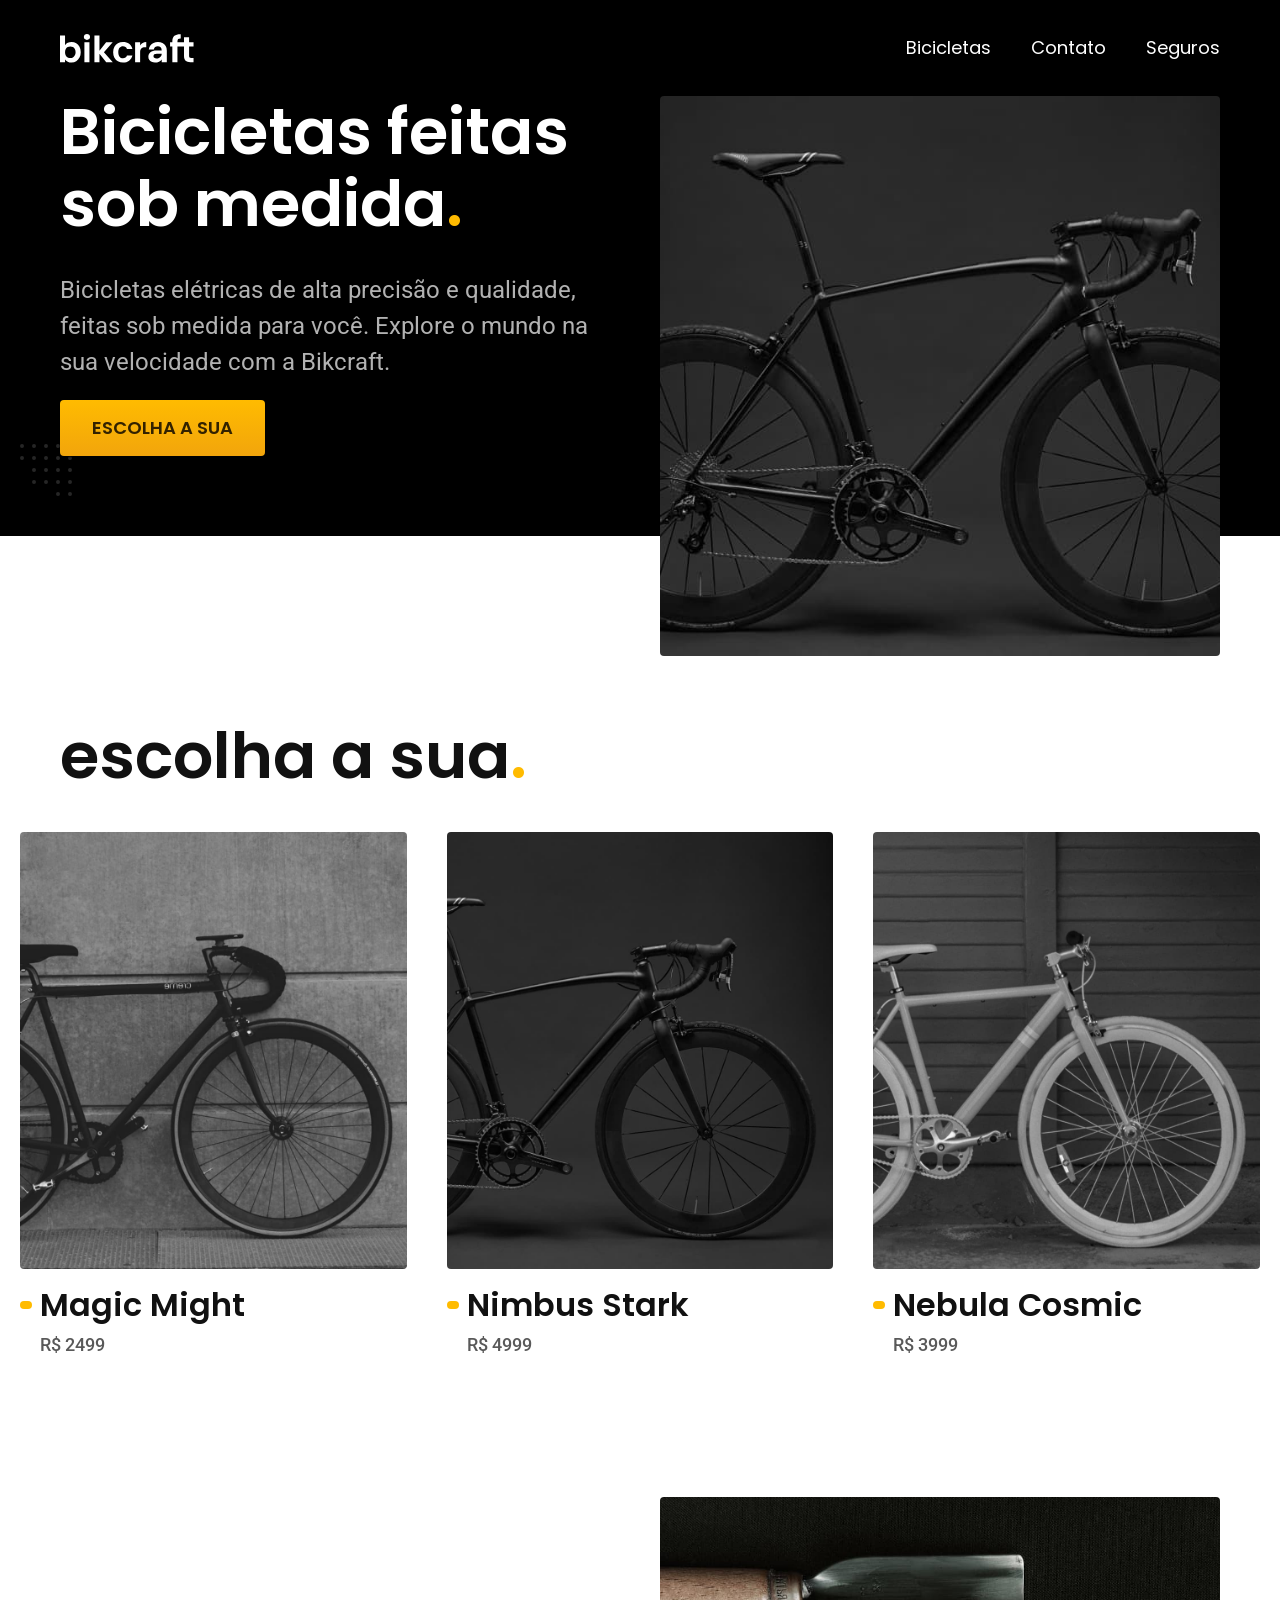
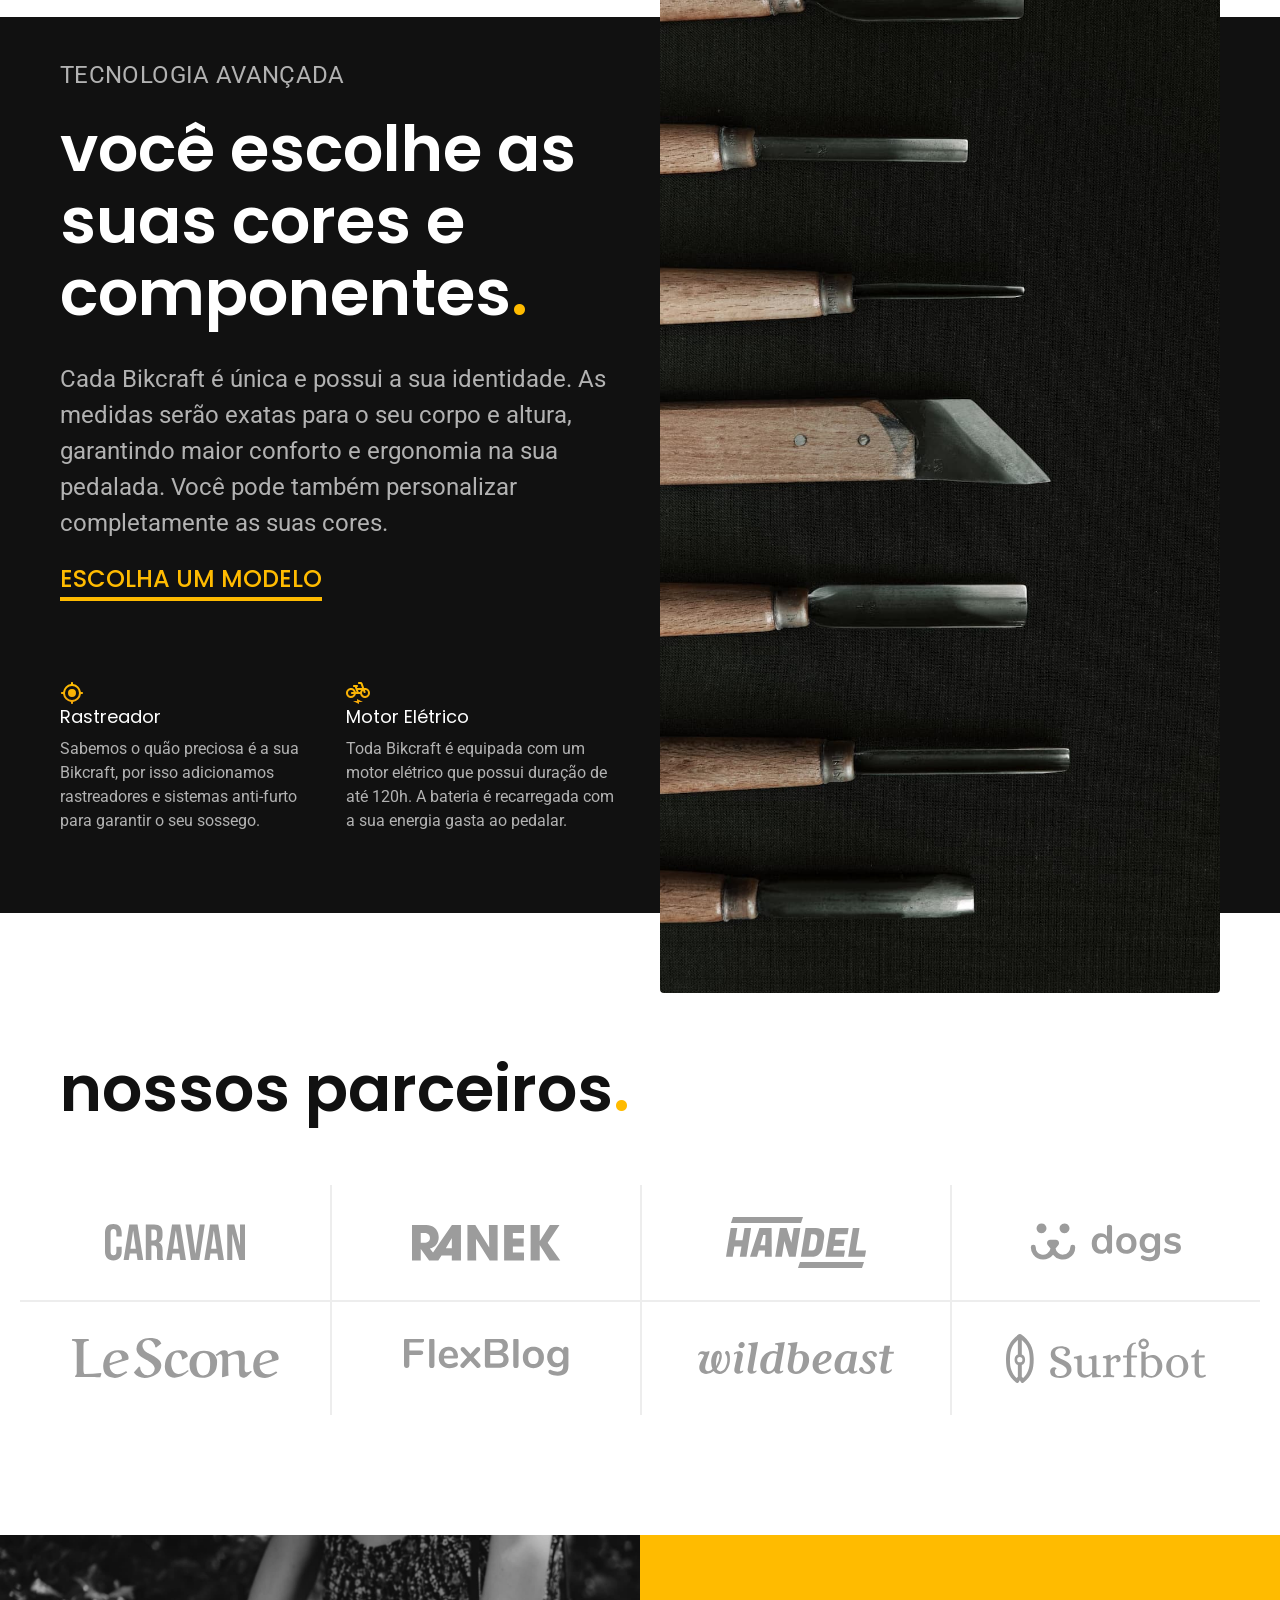
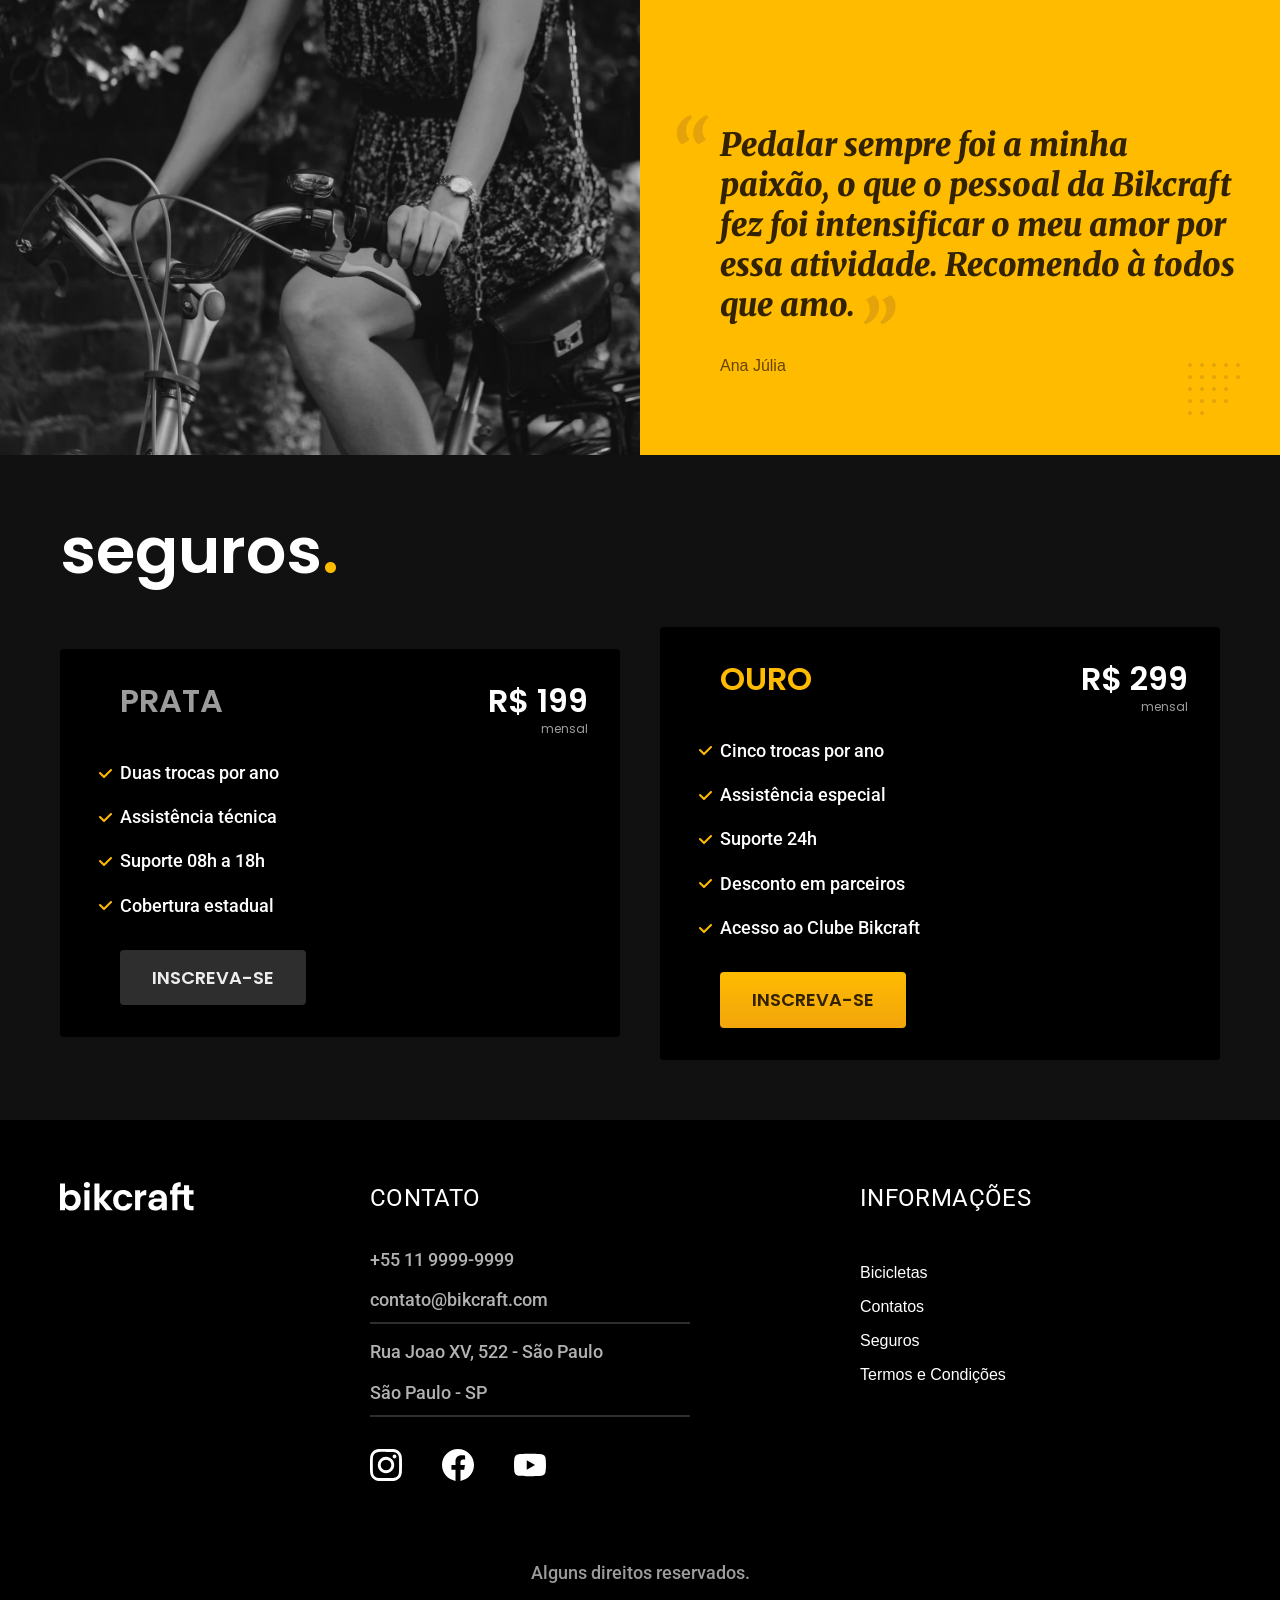
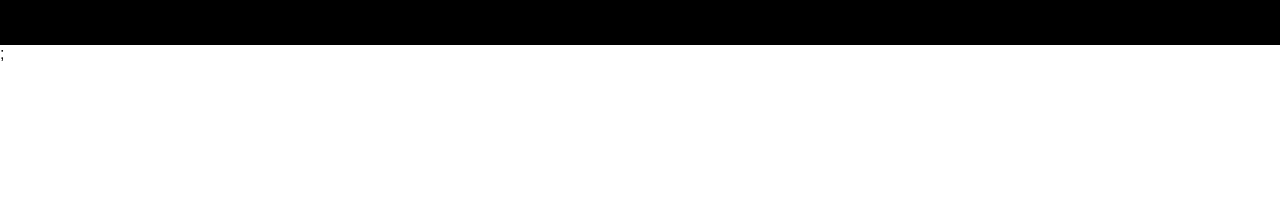
==== commit f25d6c81: "Envio de mensagem via formulário de contato" ====
--- a/index.html
+++ b/index.html
@@ -30,7 +30,7 @@
       <nav aria-label="primaria">
         <ul class="header-menu font-1-m cor-0">
           <li><a href="./bicicletas.html">Bicicletas</a></li>
-          <li><a href="./contato.html">Contatos</a></li>
+          <li><a href="./contato.html">Contato</a></li>
           <li><a href="./seguros.html">Seguros</a></li>
         </ul>
       </nav>
@@ -144,7 +144,7 @@
           <li>Suporte 08h a 18h</li>
           <li>Cobertura estadual</li>
         </ul>
-        <a class="botao secundario" href="./orcamento.html">Inscreva-se</a>
+        <a class="botao secundario" href="./orcamento.html?tipo=seguro&produto=prata">Inscreva-se</a>
       </div>
 
       <div class="seguros-item">
@@ -157,7 +157,7 @@
           <li>Desconto em parceiros</li>
           <li>Acesso ao Clube Bikcraft</li>
         </ul>
-        <a class="botao" href="./orcamento.html">Inscreva-se</a>
+        <a class="botao" href="./orcamento.html?tipo=seguro&produto=ouro">Inscreva-se</a>
       </div>
     </div>
   </article>
